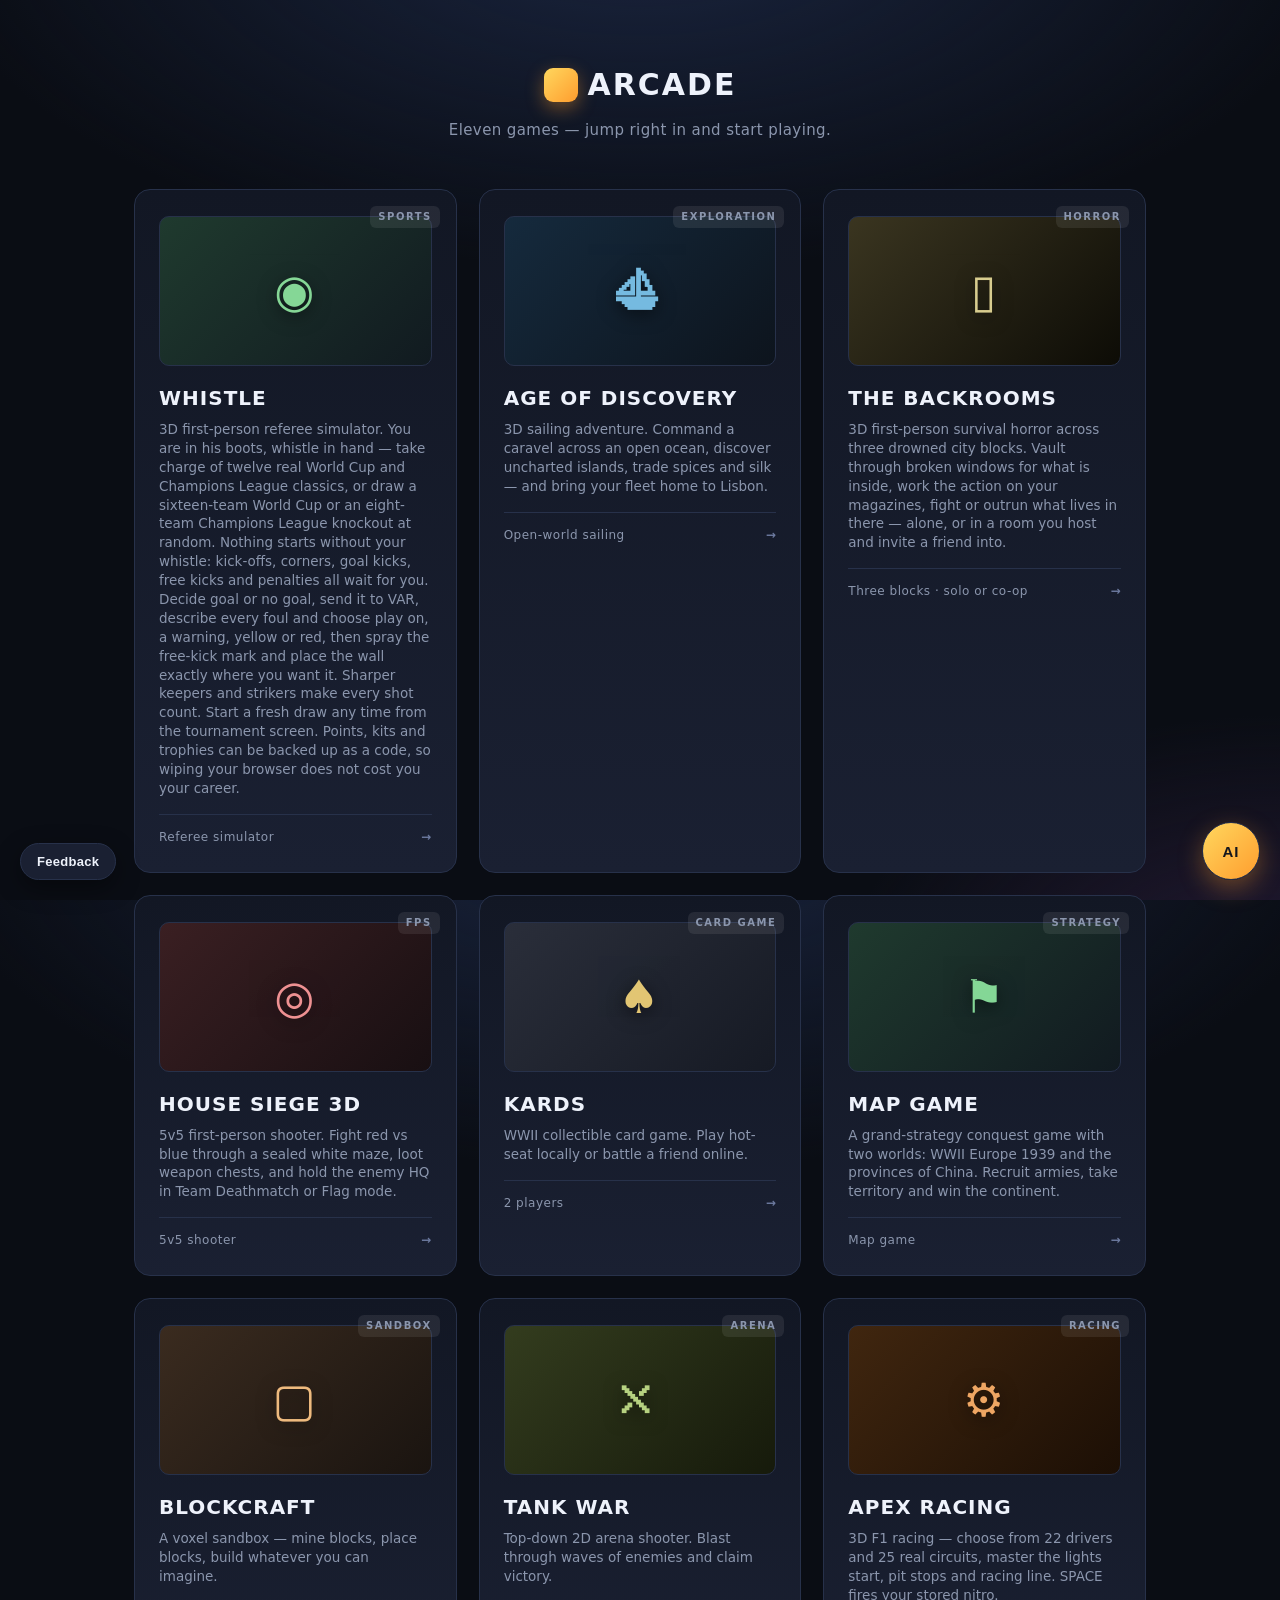
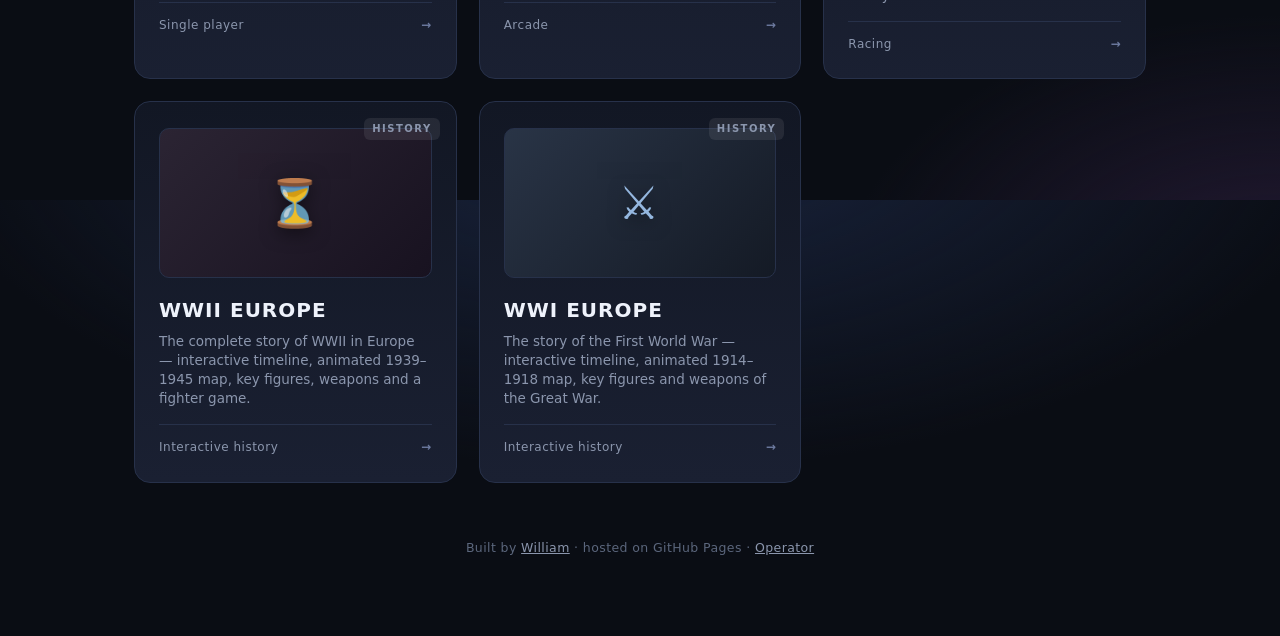
==== index.html @ a43a6f43 "Hub: keep latest upstream card copy with combined World Wars card" ====
<!DOCTYPE html>

<html lang="en">

<head>

<meta charset="utf-8">

<meta name="viewport" content="width=device-width,initial-scale=1">

<title>Arcade — William's Games</title>

<meta name="description" content="Eleven browser games in one place: a 3D referee simulator, WWII card battles, grand-strategy conquest, a voxel sandbox, a tank arena, 3D racing, survival horror, a 5v5 FPS, a sailing adventure and interactive WWI and WWII Europe timelines.">

<meta name="theme-color" content="#0a0d14">

<meta property="og:type" content="website">

<meta property="og:site_name" content="Arcade">

<meta property="og:title" content="Arcade — William's Games">

<meta property="og:description" content="Eleven browser games in one place. Jump right in and start playing.">

<meta property="og:url" content="https://williamweiyangwu.github.io/games/">

<meta name="twitter:card" content="summary">

<link rel="icon" href="favicon.svg" type="image/svg+xml">

<style>

  :root{

    --bg:#0a0d14; --panel:#121724; --panel2:#1a2032; --line:#27314a;

    --ink:#eef2fb; --dim:#8b96ad;

  }

  *{box-sizing:border-box}

  html,body{height:100%;margin:0}

  body{

    background:

      radial-gradient(1200px 600px at 50% -10%, #1a2540 0%, transparent 60%),

      radial-gradient(800px 500px at 100% 110%, #241a34 0%, transparent 55%),

      var(--bg);

    color:var(--ink);

    font:15px/1.4 "Segoe UI",Roboto,system-ui,sans-serif;

    -webkit-font-smoothing:antialiased;

  }

  .wrap{max-width:1060px;margin:0 auto;padding:64px 24px 80px}

  header{text-align:center;margin-bottom:48px}

  .logo{

    display:inline-flex;align-items:center;gap:10px;font-weight:800;

    font-size:30px;letter-spacing:2px;

  }

  .logo i{

    width:34px;height:34px;border-radius:9px;flex:none;

    background:linear-gradient(135deg,#ffd75e,#ff9d2e);

    display:inline-block;box-shadow:0 6px 18px rgba(255,157,46,.4);

  }

  header p{color:var(--dim);margin:12px 0 0;letter-spacing:.4px}

  .grid{

    display:grid;grid-template-columns:repeat(auto-fill,minmax(300px,1fr));

    gap:22px;

  }

  a.card{

    position:relative;display:block;text-decoration:none;color:inherit;

    background:linear-gradient(180deg,var(--panel),var(--panel2));

    border:1px solid var(--line);border-radius:16px;padding:26px 24px;

    overflow:hidden;transition:transform .16s ease,border-color .16s ease,box-shadow .16s ease;

  }

  a.card:hover{

    transform:translateY(-5px);border-color:#3d4c74;

    box-shadow:0 18px 40px rgba(0,0,0,.5);

  }

  .card .tag{

    position:absolute;top:16px;right:16px;font:700 10px/1.4 "Segoe UI",system-ui,sans-serif;

    letter-spacing:1.5px;padding:4px 8px;border-radius:6px;

    background:rgba(255,255,255,.08);color:var(--dim);

  }

  .card .dev{

    background:linear-gradient(135deg,#ffd75e,#ff9d2e);color:#14161d;

    box-shadow:0 4px 12px rgba(255,157,46,.35);

  }

  .card.disabled{cursor:not-allowed;opacity:.72;filter:saturate(.6)}

  .card.disabled:hover{transform:none;border-color:var(--line);box-shadow:none}

  .thumb{

    height:150px;border-radius:10px;margin-bottom:18px;position:relative;overflow:hidden;

    display:flex;align-items:center;justify-content:center;

    border:1px solid var(--line);

  }

  .thumb span{font-size:40px;font-weight:800;letter-spacing:2px;opacity:.92;text-shadow:0 4px 18px rgba(0,0,0,.5)}

  .thumb .glyph{font-size:46px;line-height:1}

  .c1{background:linear-gradient(135deg,#2a2e3a,#161a24)} .c1 span{color:#f3d47a}

  .c2{background:linear-gradient(135deg,#1f3a2e,#111a20)} .c2 span{color:#8fe6a0}

  .c3{background:linear-gradient(135deg,#3a2b1f,#1a1410)} .c3 span{color:#ffc887}

  .c4{background:linear-gradient(135deg,#152a3d,#0d141d)} .c4 span{color:#7ec8f0}

  .c5{background:linear-gradient(135deg,#3a1f22,#180f12)} .c5 span{color:#ff9d9d}

  .c6{background:linear-gradient(135deg,#2b2433,#181220)} .c6 span{color:#d8b6ff}

  .c7{background:linear-gradient(135deg,#3a3520,#0d0c06)} .c7 span{color:#e8dc9a}

  .c8{background:linear-gradient(135deg,#333c1e,#161a0b)} .c8 span{color:#c3e08a}

  .c9{background:linear-gradient(135deg,#40260f,#1c0f05)} .c9 span{color:#ffb26b}

  .c10{background:linear-gradient(135deg,#293446,#141a25)} .c10 span{color:#9fc4ee}

  .card h2{margin:0;font-size:20px;letter-spacing:1px}

  .card p{margin:8px 0 0;color:var(--dim);font-size:13.5px;min-height:38px}

  .card .meta{

    margin-top:16px;padding-top:14px;border-top:1px solid var(--line);

    display:flex;align-items:center;gap:8px;font-size:12px;color:var(--dim);letter-spacing:.5px;

  }

  .card .arrow{margin-left:auto;font-weight:800;color:#6d7ba0;transition:transform .16s}

  a.card:hover .arrow{transform:translateX(4px)}

  footer{text-align:center;color:#5b667c;font-size:12.5px;margin-top:56px;letter-spacing:.4px}

  footer a{color:#8b96ad}



  /* AI chat widget */

  #aiFAB{

    position:fixed;right:20px;bottom:20px;z-index:9999;

    width:58px;height:58px;border-radius:50%;border:1px solid var(--line);

    background:linear-gradient(135deg,#ffd75e,#ff9d2e);color:#14161d;

    font-size:15px;font-weight:800;letter-spacing:1px;cursor:pointer;

    display:flex;align-items:center;justify-content:center;

    box-shadow:0 8px 24px rgba(255,157,46,.35);transition:transform .15s ease;

  }

  #aiFAB:hover{transform:scale(1.06)}

  #aiChat{

    position:fixed;right:20px;bottom:90px;z-index:9999;

    width:min(380px,calc(100vw - 40px));height:min(560px,calc(100vh - 120px));

    background:var(--panel);border:1px solid var(--line);border-radius:16px;

    display:flex;flex-direction:column;overflow:hidden;

    box-shadow:0 20px 60px rgba(0,0,0,.6);

  }

  #aiChat.hidden{display:none}

  #aiChat .ai-head{

    display:flex;align-items:center;justify-content:space-between;

    padding:13px 16px;border-bottom:1px solid var(--line);background:var(--panel2);

  }

  #aiChat .ai-head b{font-size:15px;letter-spacing:.5px}

  #aiChat .ai-head button{background:none;border:none;color:var(--dim);font-size:22px;cursor:pointer;line-height:1;padding:0}

  #aiChat .ai-head button:hover{color:var(--ink)}

  #aiChat .ai-msgs{flex:1;overflow-y:auto;padding:16px;display:flex;flex-direction:column;gap:10px}

  #aiChat .msg{display:flex;gap:8px;max-width:100%;align-items:flex-end}

  #aiChat .msg.user{flex-direction:row-reverse}

  #aiChat .msg-ava{width:28px;height:28px;border-radius:50%;flex:none;font-size:10px;font-weight:800;display:flex;align-items:center;justify-content:center;letter-spacing:.5px}

  #aiChat .msg.bot .msg-ava{background:linear-gradient(135deg,#ffd75e,#ff9d2e);color:#14161d}

  #aiChat .msg.user .msg-ava{background:linear-gradient(135deg,#2b3a63,#1b2542);color:#cdd6ee;border:1px solid var(--line)}

  #aiChat .msg-body{display:flex;flex-direction:column;max-width:86%;min-width:0}

  #aiChat .msg.user .msg-body{align-items:flex-end}

  #aiChat .msg-bubble{padding:10px 13px;border-radius:14px;font-size:14px;line-height:1.5;white-space:pre-wrap;word-wrap:break-word;overflow-wrap:break-word}

  #aiChat .msg.bot .msg-bubble{background:var(--panel2);border:1px solid var(--line);border-bottom-left-radius:4px}

  #aiChat .msg.user .msg-bubble{background:linear-gradient(135deg,#2b3a63,#1b2542);border-bottom-right-radius:4px}

  #aiChat .msg-bubble p{margin:0 0 6px}

  #aiChat .msg-bubble p:last-child{margin-bottom:0}

  #aiChat .msg-bubble ul{margin:6px 0;padding-left:18px}

  #aiChat .msg-bubble li{margin:2px 0}

  #aiChat .msg-bubble code{background:rgba(255,255,255,.08);border-radius:4px;padding:1px 5px;font-family:ui-monospace,Consolas,monospace;font-size:12.5px}

  #aiChat .msg-bubble pre{background:var(--bg);border:1px solid var(--line);border-radius:8px;padding:10px;overflow-x:auto;margin:6px 0}

  #aiChat .msg-bubble pre code{background:none;padding:0}

  #aiChat .msg-meta{display:flex;align-items:center;gap:8px;font-size:10.5px;color:var(--dim);margin-top:4px;padding:0 2px}

  #aiChat .msg.user .msg-meta{justify-content:flex-end}

  #aiChat .msg-copy{background:none;border:none;color:var(--dim);font-size:10.5px;cursor:pointer;padding:0}

  #aiChat .msg-copy:hover{color:var(--ink)}

  #aiChat .msg.bot.typing .msg-bubble{display:flex;gap:4px;align-items:center;padding:14px 13px}

  #aiChat .msg.bot.typing i{width:6px;height:6px;border-radius:50%;background:var(--dim);animation:blink 1.2s infinite}

  #aiChat .msg.bot.typing i:nth-child(2){animation-delay:.2s}

  #aiChat .msg.bot.typing i:nth-child(3){animation-delay:.4s}

  @keyframes blink{0%,80%,100%{opacity:.25}40%{opacity:1}}

  #aiChat .ai-chips{display:flex;gap:6px;flex-wrap:wrap;padding:10px 12px 2px;border-top:1px solid var(--line);background:var(--panel2)}

  #aiChat .ai-chip{background:var(--bg);border:1px solid var(--line);color:var(--dim);border-radius:999px;padding:5px 11px;font-size:12px;cursor:pointer;font-family:inherit}

  #aiChat .ai-chip:hover{color:var(--ink);border-color:#3d4c74}

  #aiChat .ai-title{display:flex;align-items:center;gap:9px}

  #aiChat .ai-logo{width:26px;height:26px;border-radius:50%;background:linear-gradient(135deg,#ffd75e,#ff9d2e);color:#14161d;display:flex;align-items:center;justify-content:center;font-size:10px;font-weight:800}

  #aiChat .ai-head-actions{display:flex;align-items:center;gap:4px}

  #aiChat .ai-input{display:flex;gap:8px;padding:12px;border-top:1px solid var(--line)}

  #aiChat .ai-input input{

    flex:1;background:var(--bg);border:1px solid var(--line);border-radius:10px;

    color:var(--ink);padding:10px 12px;font-size:14px;outline:none;

  }

  #aiChat .ai-input input:focus{border-color:#3d4c74}

  #aiChat .ai-input button{

    background:linear-gradient(135deg,#ffd75e,#ff9d2e);color:#14161d;border:none;

    border-radius:10px;padding:0 16px;font-weight:700;cursor:pointer;font-size:14px;

  }

  #aiChat .ai-input button:disabled{opacity:.5;cursor:default}

  #aiChat .ai-note{display:block;margin-top:6px;font-size:11px;line-height:1.35;color:var(--dim)}

  #aiChat .ai-engine{

    padding:8px 12px;border-bottom:1px solid var(--line);background:var(--bg);

    font-size:11.5px;color:var(--dim);display:flex;flex-direction:column;gap:6px;

  }

  #aiChat .ai-engine-line{display:flex;align-items:center;gap:8px}

  #aiChat .ai-engine .dot{width:7px;height:7px;border-radius:50%;background:#e0a64a;flex:0 0 auto}

  #aiChat .ai-engine.ready .dot{background:#4ad07a}

  #aiChat .ai-engine button{

    margin-left:auto;background:none;border:1px solid var(--line);color:var(--ink);

    border-radius:999px;padding:3px 10px;font-size:11px;cursor:pointer;white-space:nowrap;

  }

  #aiChat .ai-engine button:hover{border-color:#3d4c74}

  #aiChat .ai-engine button:disabled{opacity:.55;cursor:default}

  #aiChat .ai-progress{height:3px;border-radius:2px;background:var(--line);overflow:hidden;display:none}

  #aiChat .ai-progress.on{display:block}

  #aiChat .ai-progress i{display:block;height:100%;width:0;background:linear-gradient(90deg,#ffd75e,#ff9d2e)}

  #aiChat .ai-cta{

    display:inline-block;margin-top:8px;background:linear-gradient(135deg,#ffd75e,#ff9d2e);

    color:#14161d;border:none;border-radius:8px;padding:7px 12px;font-size:12.5px;

    font-weight:700;cursor:pointer;

  }

  #aiChat .ai-cta:disabled{opacity:.6;cursor:default}



  /* feedback + operator */

  #fbBtn{

    position:fixed;left:20px;bottom:20px;z-index:9998;

    background:var(--panel2);border:1px solid var(--line);color:var(--ink);

    border-radius:999px;padding:10px 16px;font-size:13px;font-weight:600;letter-spacing:.3px;

    cursor:pointer;box-shadow:0 8px 24px rgba(0,0,0,.4);transition:border-color .15s ease;

  }

  #fbBtn:hover{border-color:#3d4c74}

  .overlay{

    position:fixed;inset:0;z-index:10000;background:rgba(5,8,14,.72);

    backdrop-filter:blur(4px);display:flex;align-items:center;justify-content:center;padding:20px;

  }

  .overlay.hidden{display:none}

  .dialog{

    width:min(420px,100%);max-height:min(84vh,640px);background:var(--panel);

    border:1px solid var(--line);border-radius:16px;overflow:hidden;

    display:flex;flex-direction:column;box-shadow:0 24px 70px rgba(0,0,0,.6);

  }

  .dialog-head{

    display:flex;align-items:center;justify-content:space-between;

    padding:14px 18px;border-bottom:1px solid var(--line);background:var(--panel2);

  }

  .dialog-head b{font-size:15px;letter-spacing:.5px}

  .dialog-x{background:none;border:none;color:var(--dim);font-size:22px;cursor:pointer;line-height:1;padding:0}

  .dialog-x:hover{color:var(--ink)}

  .dialog-body{padding:18px;overflow-y:auto;flex:1;min-height:0;display:flex;flex-direction:column;gap:10px}

  .fb-label{font-size:12px;color:var(--dim);letter-spacing:.5px;margin-bottom:-4px}

  .dialog-body input[type=text],.dialog-body input[type=password],.dialog-body textarea{

    width:100%;background:var(--bg);border:1px solid var(--line);border-radius:10px;

    color:var(--ink);padding:10px 12px;font-size:14px;outline:none;font-family:inherit;resize:vertical;

  }

  .dialog-body input:focus,.dialog-body textarea:focus{border-color:#3d4c74}

  .fb-stars{display:flex;gap:2px}

  .fb-stars button{background:none;border:none;color:#3a4560;font-size:26px;cursor:pointer;padding:0;line-height:1}

  .fb-stars button.on{color:#ffd75e}

  .fb-actions{display:flex;align-items:center;justify-content:flex-end;gap:8px;margin-top:6px}

  .fb-ok{font-size:12.5px;color:#4ad07a;margin-right:auto}

  .btn-primary{

    background:linear-gradient(135deg,#ffd75e,#ff9d2e);color:#14161d;border:none;

    border-radius:10px;padding:9px 18px;font-weight:700;cursor:pointer;font-size:14px;

  }

  .btn-ghost{

    background:var(--panel2);border:1px solid var(--line);color:var(--ink);

    border-radius:10px;padding:8px 14px;font-weight:600;cursor:pointer;font-size:13px;

  }

  .btn-ghost:hover{border-color:#3d4c74}

  .btn-ghost.danger{color:#ff9d9d;border-color:#4a2530}

  .op-err{font-size:12.5px;color:#ff9d9d;min-height:16px}

  #fbView,.op-login,.op-panel{display:flex;flex-direction:column;flex:1;min-height:0}

  #fbView.hidden,.op-login.hidden,.op-panel.hidden{display:none}

  .fb-switch{margin-top:14px;padding-top:14px;border-top:1px solid var(--line);text-align:center;font-size:12.5px;color:var(--dim)}

  .fb-switch a,.fb-back{color:#ffd75e;text-decoration:none;cursor:pointer;font-size:12.5px}

  .fb-switch a:hover,.fb-back:hover{text-decoration:underline}

  .fb-back{margin-right:auto}

  .op-list{display:flex;flex-direction:column;gap:10px}

  .op-item{background:var(--panel2);border:1px solid var(--line);border-radius:10px;padding:12px 14px}

  .op-item .t{font-size:14px;line-height:1.45;white-space:pre-wrap;word-wrap:break-word}

  .op-item .m{font-size:11.5px;color:var(--dim);margin-top:8px}

  .op-empty{color:var(--dim);text-align:center;padding:26px 0;font-size:14px}

</style>

</head>

<body>

<div class="wrap">

  <header>

    <div class="logo"><i></i>ARCADE</div>

    <p>Eleven games — jump right in and start playing.</p>

  </header>

  <div class="grid">

    <a class="card" href="referee-3d/">

      <div class="thumb c2"><span class="glyph">&#9673;</span></div>

      <span class="tag">SPORTS</span>

      <h2>WHISTLE</h2>

      <p>3D first-person referee simulator. You are in his boots, whistle in hand — take charge of twelve real World Cup and Champions League classics, or draw a sixteen-team World Cup or an eight-team Champions League knockout at random. Nothing starts without your whistle: kick-offs, corners, goal kicks, free kicks and penalties all wait for you. Decide goal or no goal, send it to VAR, describe every foul and choose play on, a warning, yellow or red, then spray the free-kick mark and place the wall exactly where you want it. Sharper keepers and strikers make every shot count. Start a fresh draw any time from the tournament screen. Points, kits and trophies can be backed up as a code, so wiping your browser does not cost you your career.</p>

      <div class="meta">Referee simulator <span class="arrow">&#8594;</span></div>

    </a>



    <a class="card" href="age-of-discovery/">

      <div class="thumb c4"><span class="glyph">&#9973;&#xFE0E;</span></div>

      <span class="tag">EXPLORATION</span>

      <h2>AGE OF DISCOVERY</h2>

      <p>3D sailing adventure. Command a caravel across an open ocean, discover uncharted islands, trade spices and silk — and bring your fleet home to Lisbon.</p>

      <div class="meta">Open-world sailing <span class="arrow">&#8594;</span></div>

    </a>



    <a class="card" href="backrooms/">

      <div class="thumb c7"><span class="glyph">&#9647;</span></div>

      <span class="tag">HORROR</span>

      <h2>THE BACKROOMS</h2>

      <p>3D first-person survival horror across three drowned city blocks. Vault through broken windows for what is inside, work the action on your magazines, fight or outrun what lives in there — alone, or in a room you host and invite a friend into.</p>

      <div class="meta">Three blocks · solo or co-op <span class="arrow">&#8594;</span></div>

    </a>



    <a class="card" href="house-siege-3d/">

      <div class="thumb c5"><span class="glyph">&#9678;</span></div>

      <span class="tag">FPS</span>

      <h2>HOUSE SIEGE 3D</h2>

      <p>5v5 first-person shooter. Fight red vs blue through a sealed white maze, loot weapon chests, and hold the enemy HQ in Team Deathmatch or Flag mode.</p>

      <div class="meta">5v5 shooter <span class="arrow">&#8594;</span></div>

    </a>



    

    <a class="card" href="kards/">

      <div class="thumb c1"><span class="glyph">&#9824;</span></div>

      <span class="tag">CARD GAME</span>

      <h2>KARDS</h2>

      <p>WWII collectible card game. Play hot-seat locally or battle a friend online.</p>

      <div class="meta">2 players <span class="arrow">&#8594;</span></div>

    </a>



    <a class="card" href="map-game/">

      <div class="thumb c2"><span class="glyph">&#9873;</span></div>

      <span class="tag">STRATEGY</span>

      <h2>MAP GAME</h2>

      <p>A grand-strategy conquest game with two worlds: WWII Europe 1939 and the provinces of China. Recruit armies, take territory and win the continent.</p>

      <div class="meta">Map game <span class="arrow">&#8594;</span></div>

    </a>



    <a class="card" href="minecraft/">

      <div class="thumb c3"><span class="glyph">&#9634;</span></div>

      <span class="tag">SANDBOX</span>

      <h2>BLOCKCRAFT</h2>

      <p>A voxel sandbox — mine blocks, place blocks, build whatever you can imagine.</p>

      <div class="meta">Single player <span class="arrow">&#8594;</span></div>

    </a>



    <a class="card" href="tank/">

      <div class="thumb c8"><span class="glyph">&#9932;</span></div>

      <span class="tag">ARENA</span>

      <h2>TANK WAR</h2>

      <p>Top-down 2D arena shooter. Blast through waves of enemies and claim victory.</p>

      <div class="meta">Arcade <span class="arrow">&#8594;</span></div>

    </a>



    <a class="card" href="race-car/">

      <div class="thumb c9"><span class="glyph">&#9881;</span></div>

      <span class="tag">RACING</span>

      <h2>APEX RACING</h2>

      <p>3D F1 racing — choose from 22 drivers and 25 real circuits, master the lights start, pit stops and racing line. SPACE fires your stored nitro.</p>

      <div class="meta">Racing <span class="arrow">&#8594;</span></div>

    </a>



    <a class="card" href="ww2-europe/">

      <div class="thumb c6"><span class="glyph">&#9203;</span></div>

      <span class="tag">HISTORY</span>

      <h2>WWII EUROPE</h2>

      <p>The complete story of WWII in Europe — interactive timeline, animated 1939–1945 map, key figures, weapons and a fighter game.</p>

      <div class="meta">Interactive history <span class="arrow">&#8594;</span></div>

    </a>



    <a class="card" href="ww1-europe/">

      <div class="thumb c10"><span class="glyph">&#9876;</span></div>

      <span class="tag">HISTORY</span>

      <h2>WWI EUROPE</h2>

      <p>The story of the First World War — interactive timeline, animated 1914–1918 map, key figures and weapons of the Great War.</p>

      <div class="meta">Interactive history <span class="arrow">&#8594;</span></div>

    </a>

  </div>



  <footer>

    Built by <a href="https://github.com/williamweiyangwu">William</a> &middot; hosted on GitHub Pages &middot; <a href="#" id="opLink">Operator</a>

  </footer>

</div>



<button id="aiFAB" aria-label="Open AI assistant">AI</button>

<div id="aiChat" class="hidden">

  <div class="ai-head">

    <div class="ai-title">

      <span class="ai-logo">AI</span>

      <b>AI Assistant</b>

    </div>

    <div class="ai-head-actions">

      <button id="aiClear" type="button" aria-label="Clear chat" title="Clear chat">&#8635;</button>

      <button id="aiClose" aria-label="Close">&#215;</button>

    </div>

  </div>

  <div class="ai-engine" id="aiEngine">

    <div class="ai-engine-line">

      <span class="dot"></span>

      <span id="aiEngineText">Quick AI &middot; free &middot; no key</span>

      <button id="aiEngineBtn" type="button">Unlimited AI</button>

    </div>

    <div class="ai-progress"><i id="aiProgress"></i></div>

  </div>

  <div class="ai-chips" id="aiChips"></div>

  <div class="ai-msgs" id="aiMsgs"></div>

  <div class="ai-input">

    <input id="aiInput" type="text" placeholder="Ask me anything…" autocomplete="off">

    <button id="aiSend">Send</button>

  </div>

</div>



<button id="fbBtn" type="button" aria-label="Send feedback">Feedback</button>



<div id="fbOverlay" class="overlay hidden">

  <div class="dialog">

    <div id="fbView">

      <div class="dialog-head">

        <b>Send feedback</b>

        <button id="fbClose" class="dialog-x" aria-label="Close">&#215;</button>

      </div>

      <div class="dialog-body">

        <label class="fb-label" for="fbName">Your name (optional)</label>

        <input id="fbName" type="text" placeholder="Anonymous" autocomplete="off">

        <label class="fb-label">How was your visit?</label>

        <div id="fbStars" class="fb-stars" aria-label="Rating">

          <button type="button" data-v="1">&#9733;</button>

          <button type="button" data-v="2">&#9733;</button>

          <button type="button" data-v="3">&#9733;</button>

          <button type="button" data-v="4">&#9733;</button>

          <button type="button" data-v="5">&#9733;</button>

        </div>

        <label class="fb-label" for="fbText">Your message</label>

        <textarea id="fbText" rows="4" placeholder="Tell William what you think…"></textarea>

        <div class="fb-actions">

          <span id="fbOk" class="fb-ok"></span>

          <button id="fbSend" type="button" class="btn-primary">Send</button>

        </div>

        <div class="fb-switch">Are you the owner? <a href="#" id="opLinkBox">Operator access</a></div>

      </div>

    </div>

    <div id="opLogin" class="op-login hidden">

      <div class="dialog-head">

        <b>Operator access</b>

        <button id="opClose1" class="dialog-x" aria-label="Close">&#215;</button>

      </div>

      <div class="dialog-body">

        <label class="fb-label" for="opPass">Password</label>

        <input id="opPass" type="password" placeholder="Enter password" autocomplete="off">

        <div id="opErr" class="op-err"></div>

        <div class="fb-actions">

          <a href="#" id="opBack1" class="fb-back">&#8592; Back to feedback</a>

          <button id="opGo" type="button" class="btn-primary">Unlock</button>

        </div>

      </div>

    </div>

    <div id="opPanel" class="op-panel hidden">

      <div class="dialog-head">

        <b>Feedback</b>

        <button id="opClose2" class="dialog-x" aria-label="Close">&#215;</button>

      </div>

      <div class="dialog-body">

        <div id="opList" class="op-list"></div>

        <div class="fb-actions">

          <a href="#" id="opBack2" class="fb-back">&#8592; Back to feedback</a>

          <button id="opExport" type="button" class="btn-ghost">Copy JSON</button>

          <button id="opClear" type="button" class="btn-ghost danger">Delete all</button>

        </div>

      </div>

    </div>

  </div>

</div>



<script>

(function () {

  /* -----------------------------------------------------------------

     AI assistant — NO API key, no sign-in, no 45-second wall.



     Two free public providers answer first (usually in a few seconds).

     When they are rate limited, a small language model that runs inside

     this page takes over, so chat keeps working with no limit at all.

     That model downloads once (about 460 MB) and is then cached by the

     browser, so it only costs time the first time.



     Optional: set GEMINI_KEY to switch everything to Google Gemini.

     ----------------------------------------------------------------- */

  var GEMINI_KEY = "";                     // optional, leave empty for free mode

  var GEMINI_MODEL = "gemini-2.0-flash";



  var PROVIDERS = [

    { url: "https://text.pollinations.ai/openai", model: "openai", fallbackWait: 45, maxCool: 45, timeout: 15000 },

    { url: "https://api.llm7.io/v1/chat/completions", model: "gpt-oss:20b", fallbackWait: 5, maxCool: 8, timeout: 20000 }

  ];



  // In-browser engine (transformers.js). The model files are served by

  // ModelScope, which allows cross-origin reads from this site.

  var LOCAL = {

    repo: "Xenova/LaMini-Flan-T5-248M",

    task: "text2text-generation",

    cdn: "https://cdn.jsdelivr.net/npm/@huggingface/transformers@3.5.2",

    host: "https://modelscope.cn/models/",

    tpl: "{model}/resolve/master/",

    files: [

      { name: "encoder_model_quantized.onnx", path: "onnx/encoder_model_quantized.onnx", bytes: 110502358 },

      { name: "decoder_model_merged_quantized.onnx", path: "onnx/decoder_model_merged_quantized.onnx", bytes: 164739632 }

    ],

    size: "270 MB"

  };

  LOCAL.total = LOCAL.files[0].bytes + LOCAL.files[1].bytes;

  var SYSTEM = "You are a friendly, concise assistant embedded on the Arcade page of William's games website. " +

    "The site hosts eleven free browser games: WHISTLE (3D referee simulator), Age of Discovery (3D sailing and " +

    "exploration), The Backrooms (first-person survival horror), House Siege 3D (5v5 FPS), KARDS (WWII card " +

    "battles), Map Game (grand-strategy conquest), Blockcraft (voxel sandbox), Tank War (multiplayer tank arena), " +

    "Apex Racing (3D racing), WWII Europe (interactive WWII timeline, map and fighter game) and WWI Europe " +

    "(interactive WWI timeline and map). You may answer questions about " +

    "the games or anything else. Reply in plain text. You may use **bold** for emphasis and simple - bullet " +

    "lists when useful, but no headings, tables, code fences or links. Keep it to at most three short sentences " +

    "unless the user explicitly asks for more detail.";



  var KB = [

    { keys: ["tank war"], answer: "Tank War is a multiplayer 3D tank arena. Open it from the hub card, then drive with WASD, aim with the mouse and fire with the left button. You can host or join a room to play with a friend." },

    { keys: ["apex racing", "race-car", "racing", "race car"], answer: "Apex Racing is a 3D F1 game with 25 real circuits and 22 drivers. Use the arrow keys or WASD to drive, SPACE for nitro. You can race against a friend in the same room." },

    { keys: ["backrooms"], answer: "The Backrooms is a first-person survival horror walk through endless corridors. Move with WASD and look with the mouse; your goal is to find the way out." },

    { keys: ["kards", "card game", "deck"], answer: "KARDS is a WWII-themed card battle game. Build a deck for a nation, spend Kredits to play units and orders, and destroy the enemy headquarters." },

    { keys: ["map game", "strategy", "conquest"], answer: "Map Game is a grand-strategy conquest game: pick a nation, manage your army and economy, then expand across the map." },

    { keys: ["blockcraft", "minecraft", "voxel", "sandbox"], answer: "Blockcraft is a voxel sandbox: break and place blocks to build whatever you like. Move with WASD, jump with Space, and click to mine or place." },

    { keys: ["wwii", "ww2", "world war", "hitler", "stalingrad"], answer: "WWII Europe is an interactive history page: a timeline, a map of territorial control that changes over time, key figures, weapons and a Plane Wars-style fighter game. Open its card on the hub to explore it." },

    { keys: ["wwi", "ww1", "world war i", "great war", "armistice", "trench"], answer: "WWI Europe is an interactive history page covering 1914–1918: a timeline, an animated map of the Central Powers and Entente, key figures and weapons of the Great War. Open its card on the hub to explore it." },

    { keys: ["age of discovery", "sailing", "sail", "exploration"], answer: "Age of Discovery is a 3D sailing and exploration game: captain a ship, discover new lands and trade along the way." },

    { keys: ["house siege", "white maze", "5v5", "shooter", "fps"], answer: "House Siege 3D is a fast 5v5 first-person shooter. Move with WASD, aim with the mouse, fire with the left button and use the keyboard to switch or reload weapons." },

    { keys: ["whistle", "referee", "football", "soccer"], answer: "WHISTLE is a 3D first-person referee simulator. Pick a classic or draw a tournament at random; nothing starts without your whistle. Decide goals with VAR, describe fouls and choose the sanction, place the free-kick wall yourself, and start a fresh draw any time from the tournament screen." },

    { keys: ["how many games", "list of games", "which games", "all games"], answer: "There are eleven games: WHISTLE, Age of Discovery, The Backrooms, House Siege 3D, KARDS, Map Game, Blockcraft, Tank War, Apex Racing, WWII Europe and WWI Europe. Each card on this page opens one." },

    { keys: ["who made", "who built", "creator", "william"], answer: "This arcade is William's collection of browser games — all free, all playable in the browser with no install." }

  ];



  var CHAT_KEY = "arcade_chat_v1";

  var chatLog = [];                        // saved conversation (survives reload)

  var restoring = false;                   // true while replaying saved messages

  function chatLoad() {

    try {

      var raw = localStorage.getItem(CHAT_KEY);

      var arr = raw ? JSON.parse(raw) : [];

      if (!Array.isArray(arr)) return [];

      return arr.filter(function (e) { return e && typeof e.text === "string" && e.text.trim(); });

    } catch (e) { return []; }

  }

  function chatSave() {

    try { localStorage.setItem(CHAT_KEY, JSON.stringify(chatLog)); }

    catch (e) {}

  }



  var history = [];

  var cache = {};

  var queued = [];

  var busy = false;

  var cool = {};                           // provider url -> timestamp it is usable again



  var localState = "off";                  // off | loading | ready | error

  var localGen = null;

  var localModule = null;

  var localPct = 0;

  var localErr = "";

  var waitingLocal = null;                 // question held until the in-browser model is ready



  var fab = document.getElementById("aiFAB");

  var chat = document.getElementById("aiChat");

  var msgs = document.getElementById("aiMsgs");

  var input = document.getElementById("aiInput");

  var send = document.getElementById("aiSend");

  var close = document.getElementById("aiClose");

  var engineEl = document.getElementById("aiEngine");

  var engineText = document.getElementById("aiEngineText");

  var engineBtn = document.getElementById("aiEngineBtn");

  var engineBar = document.getElementById("aiProgress");



  function timeNow(ts) {

    var d = ts ? new Date(ts) : new Date();

    var h = d.getHours(), m = d.getMinutes();

    return (h < 10 ? "0" + h : h) + ":" + (m < 10 ? "0" + m : m);

  }



  function escapeHtml(s) {

    return String(s).replace(/&/g, "&amp;").replace(/</g, "&lt;").replace(/>/g, "&gt;");

  }



  // small, safe markdown-lite renderer (bold, italic, code, lists)

  function renderMd(text) {

    var t = escapeHtml(text);

    t = t.replace(/```([\s\S]*?)```/g, function (m, c) { return "<pre><code>" + c.trim() + "</code></pre>"; });

    t = t.replace(/`([^`\n]+)`/g, "<code>$1</code>");

    t = t.replace(/\*\*([^*\n]+)\*\*/g, "<strong>$1</strong>");

    t = t.replace(/(^|[^*])\*([^*\n]+)\*(?!\*)/g, "$1<em>$2</em>");

    var lines = t.split("\n");

    var html = [];

    var inList = false;

    function closeList() { if (inList) { html.push("</ul>"); inList = false; } }

    for (var i = 0; i < lines.length; i++) {

      var line = lines[i];

      var m = line.match(/^\s*[-*]\s+(.*)$/);

      if (m) {

        if (!inList) { html.push("<ul>"); inList = true; }

        html.push("<li>" + m[1] + "</li>");

      } else {

        closeList();

        if (line === "") html.push(""); else html.push("<p>" + line + "</p>");

      }

    }

    closeList();

    return html.join("\n");

  }



  function newBubble(role) {

    var row = document.createElement("div");

    row.className = "msg " + (role === "user" ? "user" : "bot");

    var ava = document.createElement("div");

    ava.className = "msg-ava";

    ava.textContent = role === "user" ? "You" : "AI";

    var body = document.createElement("div");

    body.className = "msg-body";

    var bubble = document.createElement("div");

    bubble.className = "msg-bubble";

    body.appendChild(bubble);

    row.appendChild(ava);

    row.appendChild(body);

    msgs.appendChild(row);

    return row;

  }



  function copyText(text, btn) {

    function ok() { if (btn) { btn.textContent = "Copied"; setTimeout(function () { btn.textContent = "Copy"; }, 1400); } }

    function fallback() {

      var ta = document.createElement("textarea");

      ta.value = text; ta.style.position = "fixed"; ta.style.opacity = "0";

      document.body.appendChild(ta); ta.focus(); ta.select();

      try { document.execCommand("copy"); ok(); } catch (e) {}

      document.body.removeChild(ta);

    }

    try {

      if (navigator.clipboard && navigator.clipboard.writeText) {

        navigator.clipboard.writeText(text).then(ok, fallback);

      } else fallback();

    } catch (e) { fallback(); }

  }



  function finalizeBubble(row, role, rawText, note, ts) {

    var stamp = ts || Date.now();

    var body = row.querySelector(".msg-body");

    body.querySelector(".msg-bubble").innerHTML = renderMd(rawText);

    var meta = document.createElement("div");

    meta.className = "msg-meta";

    var label = document.createElement("span");

    label.textContent = (role === "user" ? "You" : "AI") + " · " + timeNow(stamp);

    meta.appendChild(label);

    if (role === "bot") {

      var c = document.createElement("button");

      c.type = "button";

      c.className = "msg-copy";

      c.textContent = "Copy";

      c.addEventListener("click", function () { copyText(rawText, c); });

      meta.appendChild(c);

    }

    body.appendChild(meta);

    if (note) {

      var n = document.createElement("div");

      n.className = "ai-note";

      n.textContent = note;

      body.appendChild(n);

    }

    msgs.scrollTop = msgs.scrollHeight;

    if (!restoring) {

      chatLog.push({ role: role, text: rawText, note: note || "", ts: stamp });

      if (chatLog.length > 100) chatLog = chatLog.slice(-100);

      chatSave();

    }

    return row;

  }



  function addMsg(role, text, note, ts) {

    var row = newBubble(role);

    row.querySelector(".msg-bubble").textContent = text;

    return finalizeBubble(row, role, text, note, ts);

  }



  // reveal a full answer word by word so it feels like it is being typed

  function typewriter(bubble, text, onDone) {

    var words = String(text).split(/(\s+)/);

    var i = 0;

    function step() {

      if (i >= words.length) { if (onDone) onDone(); return; }

      bubble.textContent += words[i++];

      msgs.scrollTop = msgs.scrollHeight;

      setTimeout(step, 18);

    }

    step();

  }



  function setTyping(text) {

    var t = document.getElementById("aiTyping");

    if (text === null || text === undefined) { if (t) t.remove(); return; }

    if (!t) {

      t = document.createElement("div");

      t.id = "aiTyping";

      t.className = "msg bot typing";

      t.innerHTML = '<div class="msg-ava">AI</div><div class="msg-body"><div class="msg-bubble"><i></i><i></i><i></i></div><div class="ai-note"></div></div>';

      msgs.appendChild(t);

    }

    var note = t.querySelector(".ai-note");

    if (note) {

      note.textContent = (text === "Thinking…" || text === "Thinking locally…") ? "" : text;

    }

    msgs.scrollTop = msgs.scrollHeight;

  }



  function attempt(url, options, ms) {

    var ctrl = window.AbortController ? new AbortController() : null;

    if (ctrl) options.signal = ctrl.signal;

    var timer = null;

    var req = fetch(url, options);

    return new Promise(function (resolve, reject) {

      timer = setTimeout(function () {

        if (ctrl) { try { ctrl.abort(); } catch (e) {} }

        reject(new Error("timeout"));

      }, ms);

      req.then(function (v) { clearTimeout(timer); resolve(v); },

               function (e) { clearTimeout(timer); reject(e); });

    });

  }



  function parseWait(text, fallback) {

    var wait = fallback;

    try {

      var j = JSON.parse(text);

      if (j.retry_after) wait = +j.retry_after;

      else if (j.error && j.error.retry_after) wait = +j.error.retry_after;

      var m = /retry after\s+(\d+)/i.exec((j.error && j.error.message) || j.message || "");

      if (m) wait = +m[1];

    } catch (e) {

      var m2 = /wait\s+(\d+)/i.exec(text) || /after\s+(\d+)\s*s/i.exec(text) || /(\d+)\s*seconds/i.exec(text);

      if (m2) wait = +m2[1];

    }

    return Math.max(1, Math.min(90, wait));

  }



  function askProvider(prov, messages) {

    var now = Date.now();

    if (cool[prov.url] && cool[prov.url] > now) {

      var e0 = new Error("cooling");

      e0.code = "LIMIT";

      e0.retryAfter = Math.ceil((cool[prov.url] - now) / 1000);

      return Promise.reject(e0);

    }

    return attempt(prov.url, {

      method: "POST",

      headers: { "Content-Type": "application/json" },

      body: JSON.stringify({ model: prov.model, messages: messages, referrer: location.hostname || "local" })

    }, prov.timeout || 15000).then(function (res) {

      return res.text().then(function (txt) {

        if (!res.ok) {

          var e = new Error("http " + res.status);

          e.status = res.status;

          if (res.status === 402 || res.status === 429) {

            e.code = "LIMIT";

            e.retryAfter = Math.min(parseWait(txt, prov.fallbackWait), prov.maxCool || 45);

            cool[prov.url] = Date.now() + e.retryAfter * 1000;

          }

          throw e;

        }

        var data = null;

        try { data = JSON.parse(txt); } catch (e2) {}

        if (!data) return String(txt || "").trim();

        var m = data.choices && data.choices[0] && data.choices[0].message;

        return String((m && m.content) || "").trim();

      });

    });

  }



  // optional engine: Google Gemini, used only when a key is pasted above

  function askGemini(messages) {

    var sys = messages[0].content;

    var contents = messages.slice(1).map(function (m) {

      return { role: m.role === "user" ? "user" : "model", parts: [{ text: m.content }] };

    });

    return attempt("https://generativelanguage.googleapis.com/v1beta/models/" + GEMINI_MODEL +

      ":generateContent?key=" + encodeURIComponent(GEMINI_KEY), {

        method: "POST",

        headers: { "Content-Type": "application/json" },

        body: JSON.stringify({ contents: contents, systemInstruction: { parts: [{ text: sys }] } })

      }, 30000)

      .then(function (res) { return res.json().then(function (d) { return { ok: res.ok, d: d }; }); })

      .then(function (r) {

        if (!r.ok) throw new Error((r.d.error && r.d.error.message) || "Gemini error");

        var parts = (r.d.candidates && r.d.candidates[0] && r.d.candidates[0].content &&

                     r.d.candidates[0].content.parts) || [];

        return parts.map(function (p) { return p.text; }).join("").trim();

      });

  }



  // try each provider in turn; one being rate limited is simply skipped

  function askChain(messages, i) {

    i = i || 0;

    return askProvider(PROVIDERS[i], messages).catch(function (e) {

      if (i + 1 < PROVIDERS.length) return askChain(messages, i + 1);

      throw e;

    });

  }



  function askCloud(messages) {

    return GEMINI_KEY ? askGemini(messages) : askChain(messages, 0);

  }



  /* -------------------- in-browser unlimited engine -------------------- */



  // The offline model is ~270 MB in two files. Those are too big for the

  // browser's own cache (it rejects large entries), so they are stored once

  // in the Origin Private File System and streamed from there afterwards.

  var opfsRoot = null;

  var modelFetchReady = false;

  var localStarting = false;



  function modelURL(path) {

    return LOCAL.host + LOCAL.repo + "/resolve/master/" + path;

  }



  function getRoot() {

    if (opfsRoot) return Promise.resolve(opfsRoot);

    if (!navigator.storage || !navigator.storage.getDirectory) {

      return Promise.reject(new Error("this browser has no private file storage"));

    }

    return navigator.storage.getDirectory().then(function (root) {

      opfsRoot = root;

      return root;

    });

  }



  function handleFor(name) {

    return getRoot().then(function (root) {

      return root.getFileHandle("arcade-" + name, { create: true });

    });

  }



  function readChunk(reader, ms) {

    return new Promise(function (resolve, reject) {

      var done = false;

      var timer = setTimeout(function () {

        if (done) return;

        done = true;

        try { reader.cancel(); } catch (e) {}

        reject(new Error("stalled"));

      }, ms);

      reader.read().then(function (r) {

        if (done) return;

        done = true;

        clearTimeout(timer);

        resolve(r);

      }, function (e) {

        if (done) return;

        done = true;

        clearTimeout(timer);

        reject(e);

      });

    });

  }



  // Download to memory first, then store the finished file in one write.

  // (Writing small pieces straight into a large file makes the browser copy

  // the whole file on every re-open, which stalls badly at this size.)

  function downloadFile(f, onProgress) {

    var parts = [];

    var have = 0;

    var tries = 0;



    function attempt() {

      tries++;

      var headers = have ? { Range: "bytes=" + have + "-" } : {};

      var ctl = window.AbortController ? new AbortController() : null;

      var slow = setTimeout(function () { if (ctl) ctl.abort(); }, 45000);

      return fetch(modelURL(f.path), { headers: headers, signal: ctl ? ctl.signal : undefined })

        .then(function (res) {

          clearTimeout(slow);

          // server ignored the resume point, so start this file again

          if (have && res.status !== 206) {

            try { if (res.body) res.body.cancel(); } catch (e) {}

            parts = [];

            have = 0;

            throw new Error("restart");

          }

          if (!res.ok && res.status !== 206) throw new Error("http " + res.status);

          var reader = res.body.getReader();

          function pump() {

            return readChunk(reader, 45000).then(function (r) {

              if (r.done) return;

              parts.push(r.value);

              have += r.value.length;

              onProgress(have);

              return pump();

            });

          }

          return pump().catch(function (e) {

            try { reader.cancel(); } catch (e2) {}

            throw e;

          });

        }, function (e) {

          clearTimeout(slow);

          throw e;

        })

        .catch(function (e) {

          if (tries >= 12) throw e;

          return attempt();

        });

    }



    return attempt().then(function () {

      if (have !== f.bytes) throw new Error("incomplete download");

      return new Blob(parts);

    });

  }



  function storeFile(f, blob, onProgress) {

    return getRoot().then(function (root) {

      return root.removeEntry("arcade-" + f.name).catch(function () {});

    }).then(function () {

      return handleFor(f.name);

    }).then(function (fh) {

      return fh.createWritable();

    }).then(function (w) {

      return w.write(blob).then(function () {

        return w.close();

      });

    }).then(function () {

      return handleFor(f.name);

    }).then(function (fh) {

      return fh.getFile();

    }).then(function (file) {

      if (file.size !== f.bytes) throw new Error("incomplete file");

      onProgress(f.bytes);

    });

  }



  function ensureOne(f, onProgress) {

    return handleFor(f.name).then(function (fh) {

      return fh.getFile();

    }).then(function (file) {

      if (file.size === f.bytes) { onProgress(f.bytes); return; }

      onProgress(0);

      return downloadFile(f, onProgress).then(function (blob) {

        return storeFile(f, blob, onProgress);

      });

    });

  }



  function ensureModel(onProgress) {

    var done = 0;

    function step(i) {

      if (i >= LOCAL.files.length) { onProgress(LOCAL.total); return Promise.resolve(); }

      var f = LOCAL.files[i];

      return ensureOne(f, function (loaded) {

        onProgress(Math.min(LOCAL.total, done + loaded));

      }).then(function () {

        done += f.bytes;

        return step(i + 1);

      });

    }

    return step(0);

  }



  // Answer transformers.js from the stored files instead of the network.

  function serveModel() {

    if (modelFetchReady) return;

    modelFetchReady = true;

    var original = window.fetch.bind(window);

    var prefix = LOCAL.host + LOCAL.repo + "/resolve/master/";

    var names = {};

    for (var i = 0; i < LOCAL.files.length; i++) names[LOCAL.files[i].path] = LOCAL.files[i].name;



    window.fetch = function (input, init) {

      var url = typeof input === "string" ? input : (input && input.url) || "";

      if (url.indexOf(prefix) === 0 && names[url.slice(prefix.length)]) {

        return handleFor(names[url.slice(prefix.length)]).then(function (fh) {

          return fh.getFile();

        }).then(function (file) {

          return new Response(file.stream(), {

            status: 200,

            headers: {

              "Content-Type": "application/octet-stream",

              "Content-Length": String(file.size)

            }

          });

        });

      }

      return original(input, init);

    };

  }



  function updateEngine() {

    if (!engineEl) return;

    if (localState === "ready") {

      engineEl.className = "ai-engine ready";

      if (engineText) engineText.textContent = "Unlimited AI ready — runs in this page";

      if (engineBtn) engineBtn.style.display = "none";

      if (engineBar && engineBar.parentNode) engineBar.parentNode.classList.remove("on");

    } else if (localState === "loading") {

      engineEl.className = "ai-engine";

      if (engineText) {

        engineText.textContent = localStarting

          ? "Starting the unlimited AI…"

          : "Downloading unlimited AI " + localPct + "% (one time)";

      }

      if (engineBtn) engineBtn.style.display = "none";

      if (engineBar) {

        engineBar.parentNode.classList.add("on");

        engineBar.style.width = localPct + "%";

      }

    } else if (localState === "error") {

      engineEl.className = "ai-engine";

      if (engineText) engineText.textContent = "Unlimited AI could not start on this browser";

      if (engineBtn) { engineBtn.style.display = ""; engineBtn.disabled = false; engineBtn.textContent = "Retry"; }

      if (engineBar && engineBar.parentNode) engineBar.parentNode.classList.remove("on");

    } else {

      engineEl.className = "ai-engine";

      if (engineText) engineText.textContent = "Quick AI · free · no key";

      if (engineBtn) { engineBtn.style.display = ""; engineBtn.disabled = false; engineBtn.textContent = "Unlimited AI (" + LOCAL.size + ")"; }

      if (engineBar && engineBar.parentNode) engineBar.parentNode.classList.remove("on");

    }

  }



  function startLocal() {

    if (localState === "loading" || localState === "ready") return;

    localState = "loading";

    localPct = 0;

    localErr = "";

    localStarting = false;

    updateEngine();

    if (waitingLocal) setTyping("Downloading the unlimited AI… 0%");



    // the previous version of the engine stored one much larger file here

    getRoot().then(function (root) {

      ["arcade-model.onnx", "arcade-model.onnx.crswap"].forEach(function (name) {

        root.removeEntry(name).catch(function () {});

      });

    }).catch(function () {});



    function progress(bytes) {

      localPct = Math.max(localPct, Math.min(99, Math.round((bytes / LOCAL.total) * 99)));

      updateEngine();

      if (waitingLocal) setTyping("Downloading the unlimited AI… " + localPct + "%");

    }



    try { if (navigator.storage && navigator.storage.persist) navigator.storage.persist(); } catch (e) {}



    ensureModel(progress)

      .then(function () {

        serveModel();

        localStarting = true;

        updateEngine();

        if (waitingLocal) setTyping("Starting the unlimited AI…");

        try { indexedDB.deleteDatabase("arcadeAI"); } catch (e) {}

        return import(LOCAL.cdn);

      })

      .then(function (mod) {

        localModule = mod;

        var env = mod.env;

        env.allowLocalModels = false;

        env.remoteHost = LOCAL.host;

        env.remotePathTemplate = LOCAL.tpl;

        env.useCustomCache = false;

        return mod.pipeline(LOCAL.task, LOCAL.repo, {

          dtype: "q8",

          device: "wasm",

          progress_callback: function () {}

        });

      })

      .then(function (gen) {

        localGen = gen;

        localState = "ready";

        localPct = 100;

        updateEngine();

        try { localStorage.setItem("arcadeAI", "1"); } catch (e) {}

        var w = waitingLocal;

        waitingLocal = null;

        if (w) run(w.q, w.ctx, true);

      })

      .catch(function (e) {

        localState = "error";

        localErr = String((e && e.message) || e).slice(0, 140);

        updateEngine();

        var w = waitingLocal;

        waitingLocal = null;

        if (w) localFailed(w.q, w.ctx);

      });

  }



  function askLocal(messages, onToken) {

    if (!localGen) return Promise.reject(new Error("no local model"));

    var q = "";

    for (var i = (messages || []).length - 1; i >= 0; i--) {

      if (messages[i].role === "user") { q = messages[i].content; break; }

    }

    if (!q) return Promise.reject(new Error("no question"));

    var opts = {

      max_new_tokens: 80,

      do_sample: false

    };

    if (onToken) {

      try {

        var Streamer = localModule && localModule.TextStreamer;

        var tok = localGen.tokenizer;

        if (Streamer && tok) {

          opts.streamer = new Streamer(tok, {

            skip_prompt: true,

            skip_special_tokens: true,

            callback_function: function (t) { try { onToken(t); } catch (e) {} }

          });

        }

      } catch (e) {}

    }

    return localGen(q, opts).then(function (out) {

      var g = out && out[0] && out[0].generated_text;

      var text = "";

      if (Array.isArray(g)) {

        var last = g[g.length - 1];

        text = (last && (last.content || last.text)) || "";

      } else if (typeof g === "string") {

        text = g;

      }

      return String(text || "").trim();

    });

  }



  // small hook used by the site owner to check the in-browser engine

  window.__arcade = {

    state: function () { return localState; },

    error: function () { return localErr; },

    ask: askLocal,

    model: function () { return localGen; }

  };



  /* ------------------------------ answers ------------------------------ */



  function clean(text) {

    var t = String(text || "").replace(/\r/g, "");

    // drop fenced code blocks down to their text

    t = t.replace(/```[a-z]*\n?/gi, "").replace(/`{3}/g, "");

    // drop markdown-table separator lines, flatten the rest

    t = t.split("\n").filter(function (line) { return !/^\s*\|?[\s:|-]{4,}\|?\s*$/.test(line); }).join("\n");

    t = t.split("\n").map(function (line) {

      if (line.indexOf("|") === -1) return line;

      var cells = line.replace(/^\s*\|/, "").replace(/\|\s*$/, "").split("|");

      return cells.map(function (c) { return c.trim(); }).filter(Boolean).join(" — ");

    }).join("\n");

    // keep bullet/heading markers useful, strip heading hashes

    t = t.replace(/^#{1,6}\s+/gm, "");

    return t.replace(/\n{3,}/g, "\n\n").trim();

  }



  function knowledge(q) {

    var s = " " + q.toLowerCase().replace(/[^a-z0-9 ]/g, " ").replace(/\s+/g, " ") + " ";

    for (var i = 0; i < KB.length; i++) {

      for (var j = 0; j < KB[i].keys.length; j++) {

        if (s.indexOf(" " + KB[i].keys[j] + " ") !== -1) return KB[i].answer;

      }

    }

    return null;

  }



  function say(text, note, ts) {

    var row = newBubble("bot");

    row.querySelector(".msg-bubble").textContent = text;

    return finalizeBubble(row, "bot", text, note, ts);

  }



  function finish() {

    busy = false;

    setTyping(null);

    if (queued.length) { var nxt = queued.shift(); run(nxt.q, nxt.ctx, false); return; }

    if (!chat.classList.contains("hidden")) input.focus();

  }



  function buildMessages(q, ctx) {

    return [{ role: "system", content: SYSTEM }]

      .concat((ctx || []).map(function (h) {

        return { role: h.role === "user" ? "user" : "assistant", content: h.text };

      }))

      .concat([{ role: "user", content: q }]);

  }



  function offerUnlimited(q, ctx) {

    setTyping(null);

    var d = addMsg("bot", "The free cloud AI is busy right now. Turn on the unlimited AI — it runs inside this page, needs no key, and downloads once (" + LOCAL.size + "). After that, answers never wait.");

    var b = document.createElement("button");

    b.className = "ai-cta";

    b.type = "button";

    b.textContent = "Turn on unlimited AI (" + LOCAL.size + ")";

    b.addEventListener("click", function () {

      b.disabled = true;

      b.textContent = "Starting…";

      waitingLocal = { q: q, ctx: ctx };

      startLocal();

    });

    d.querySelector(".msg-body").appendChild(b);

    finish();

  }



  function localFailed(q, ctx) {

    setTyping(null);

    var quick = knowledge(q);

    if (quick) {

      say(quick, "Answered from the built-in guide.");

      finish();

      return;

    }

    say("The unlimited AI could not start on this browser" + (localErr ? " (" + localErr + ")" : "") +

        ". The quick AI still works — try again in a moment.");

    finish();

  }



  function run(q, ctx, forceLocal) {

    busy = true;

    setTyping(forceLocal ? "Thinking locally…" : "Thinking…");

    var payload = buildMessages(q, ctx);



    function done(reply, note) {

      reply = clean(reply);

      if (!reply) throw new Error("empty");

      history.push({ role: "model", text: reply });

      cache[q.toLowerCase()] = reply;

      setTyping(null);

      var row = newBubble("bot");

      var bubble = row.querySelector(".msg-bubble");

      typewriter(bubble, reply, function () {

        finalizeBubble(row, "bot", reply, note);

        finish();

      });

    }



    function unable() {

      setTyping(null);

      var quick = knowledge(q);

      if (quick) { say(quick, "Answered from the built-in guide."); finish(); return; }

      if (localState === "off" || localState === "error") { offerUnlimited(q, ctx); return; }

      say("The AI is still getting ready. Please try again in a moment.");

      finish();

    }



    // the offline model writes its answer word by word, so it appears while

    // it is still thinking instead of after a long pause

    function localAnswer() {

      setTyping(null);

      var row = newBubble("bot");

      var bubble = row.querySelector(".msg-bubble");

      var text = "";

      askLocal(payload, function (t) {

        text += t;

        bubble.textContent = text;

        msgs.scrollTop = msgs.scrollHeight;

      }).then(function (reply) {

        var final = clean(String(reply || text || "").trim());

        if (!final) throw new Error("empty");

        finalizeBubble(row, "bot", final, "Answered by the built-in offline AI.");

        history.push({ role: "model", text: final });

        cache[q.toLowerCase()] = final;

        finish();

      }).catch(function () {

        if (row.parentNode) row.parentNode.removeChild(row);

        unable();

      });

    }



    if (forceLocal && localState === "ready") { localAnswer(); return; }



    askCloud(payload).then(function (r) {

      done(r);

    }).catch(function () {

      // game questions are answered accurately from the built-in guide

      // before the slower offline model is started

      var quick = knowledge(q);

      if (quick) { done(quick, "Answered from the built-in guide."); return; }

      if (localState === "ready") {

        setTyping("Thinking locally…");

        localAnswer();

        return;

      }

      if (localState === "loading") {

        waitingLocal = { q: q, ctx: ctx };

        setTyping("Downloading the unlimited AI… " + localPct + "%");

        return;

      }

      unable();

    });

  }



  function ask() {

    var q = input.value.trim();

    if (!q) return;

    input.value = "";

    addMsg("user", q);

    history.push({ role: "user", text: q });



    var cached = cache[q.toLowerCase()];

    if (cached) { addMsg("bot", cached); return; }



    if (busy) { queued.push({ q: q, ctx: history.slice(0, -1) }); return; }

    run(q, history.slice(0, -1), false);

  }



  fab.addEventListener("click", function () {

    chat.classList.toggle("hidden");

    if (!chat.classList.contains("hidden")) input.focus();

  });

  close.addEventListener("click", function () { chat.classList.add("hidden"); });

  send.addEventListener("click", ask);

  input.addEventListener("keydown", function (e) { if (e.key === "Enter") { e.preventDefault(); ask(); } });

  if (engineBtn) engineBtn.addEventListener("click", function () { startLocal(); });



  /* ---- suggested prompts ---- */

  var chipsEl = document.getElementById("aiChips");

  if (chipsEl) {

    ["What games are there?", "How do I play Tank War?", "Who made this site?"].forEach(function (c) {

      var b = document.createElement("button");

      b.type = "button";

      b.className = "ai-chip";

      b.textContent = c;

      b.addEventListener("click", function () {

        if (busy) return;

        input.value = c;

        ask();

      });

      chipsEl.appendChild(b);

    });

  }



  var clearBtn = document.getElementById("aiClear");

  if (clearBtn) clearBtn.addEventListener("click", function () {

    history = [];

    cache = {};

    queued = [];

    chatLog = [];

    chatSave();

    msgs.innerHTML = "";

    addMsg("bot", "Chat cleared. What can I help you with?");

  });



  /* ------------------------------ feedback ------------------------------ */



  var FB_KEY = "arcade_feedback_v1";



  function fbLoad() {

    try { return JSON.parse(localStorage.getItem(FB_KEY) || "[]"); } catch (e) { return []; }

  }

  function fbSave(list) {

    try { localStorage.setItem(FB_KEY, JSON.stringify(list)); } catch (e) {}

  }



  var fbBtn = document.getElementById("fbBtn");

  var fbOverlay = document.getElementById("fbOverlay");

  var fbView = document.getElementById("fbView");

  var fbText = document.getElementById("fbText");

  var fbName = document.getElementById("fbName");

  var fbStars = document.getElementById("fbStars");

  var fbOk = document.getElementById("fbOk");

  var fbRating = 0;



  if (fbStars) {

    Array.prototype.forEach.call(fbStars.children, function (s) {

      s.addEventListener("click", function () {

        fbRating = +s.getAttribute("data-v");

        Array.prototype.forEach.call(fbStars.children, function (x) {

          x.classList.toggle("on", +x.getAttribute("data-v") <= fbRating);

        });

      });

    });

  }



  if (fbBtn) fbBtn.addEventListener("click", function () {

    fbShow();

    fbOk.textContent = "";

    if (fbText) fbText.focus();

  });

  if (document.getElementById("fbClose")) document.getElementById("fbClose").addEventListener("click", function () {

    fbOverlay.classList.add("hidden");

  });

  if (fbOverlay) fbOverlay.addEventListener("click", function (e) {

    if (e.target === fbOverlay) fbOverlay.classList.add("hidden");

  });



  if (document.getElementById("fbSend")) document.getElementById("fbSend").addEventListener("click", function () {

    var text = fbText.value.trim();

    if (!text) { fbOk.textContent = "Please write a message."; return; }

    var list = fbLoad();

    list.push({

      id: Date.now().toString(36) + Math.random().toString(36).slice(2, 7),

      name: fbName.value.trim(),

      rating: fbRating,

      text: text,

      ts: Date.now(),

      page: location.pathname

    });

    fbSave(list);

    fbText.value = "";

    fbName.value = "";

    fbRating = 0;

    Array.prototype.forEach.call(fbStars.children, function (x) { x.classList.remove("on"); });

    fbOk.textContent = "Thanks! Your feedback was sent.";

    setTimeout(function () { fbOk.textContent = ""; fbOverlay.classList.add("hidden"); }, 1500);

  });



  /* ------------------------------ operator ------------------------------ */



  var OP_HASH = "e83f7eda58c0f1930259f4e567b005bc24e57bdd32014d2b133ab497d13ac5bc";



  var opLogin = document.getElementById("opLogin");

  var opPanel = document.getElementById("opPanel");

  var opPass = document.getElementById("opPass");

  var opErr = document.getElementById("opErr");

  var opList = document.getElementById("opList");



  function renderFeedback() {

    opList.innerHTML = "";

    var list = fbLoad().slice().reverse();

    if (!list.length) {

      var e = document.createElement("div");

      e.className = "op-empty";

      e.textContent = "No feedback yet.";

      opList.appendChild(e);

      return;

    }

    list.forEach(function (f) {

      var d = document.createElement("div");

      d.className = "op-item";

      var t = document.createElement("div");

      t.className = "t";

      t.textContent = f.text;

      var m = document.createElement("div");

      m.className = "m";

      var stars = f.rating ? "\u2605".repeat(f.rating) + "\u2606".repeat(5 - f.rating) : "";

      m.textContent = (f.name ? f.name + " · " : "") + (stars ? stars + " · " : "") +

        new Date(f.ts).toLocaleString();

      d.appendChild(t);

      d.appendChild(m);

      opList.appendChild(d);

    });

  }



  function opUnlock() {

    var val = opPass.value;

    opPass.value = "";

    opErr.textContent = "Checking…";

    try {

      crypto.subtle.digest("SHA-256", new TextEncoder().encode(val)).then(function (buf) {

        var hex = Array.prototype.map.call(new Uint8Array(buf), function (b) {

          return ("0" + b.toString(16)).slice(-2);

        }).join("");

        if (hex === OP_HASH) {

          opErr.textContent = "";

          opLogin.classList.add("hidden");

          opPanel.classList.remove("hidden");

          renderFeedback();

        } else {

          opErr.textContent = "Wrong password.";

        }

      }).catch(function () { opErr.textContent = "Hashing unavailable."; });

    } catch (e) { opErr.textContent = "Hashing unavailable."; }

  }



  function opOpen() {

    fbOverlay.classList.remove("hidden");

    if (fbView) fbView.classList.add("hidden");

    opLogin.classList.remove("hidden");

    opPanel.classList.add("hidden");

    opErr.textContent = "";

    if (opPass) opPass.focus();

  }



  function fbShow() {

    fbOverlay.classList.remove("hidden");

    if (fbView) fbView.classList.remove("hidden");

    opLogin.classList.add("hidden");

    opPanel.classList.add("hidden");

  }



  var opLink = document.getElementById("opLink");

  if (opLink) opLink.addEventListener("click", function (e) { e.preventDefault(); opOpen(); });

  var opLinkBox = document.getElementById("opLinkBox");

  if (opLinkBox) opLinkBox.addEventListener("click", function (e) { e.preventDefault(); opOpen(); });

  var opBack1 = document.getElementById("opBack1");

  if (opBack1) opBack1.addEventListener("click", function (e) { e.preventDefault(); fbShow(); });

  var opBack2 = document.getElementById("opBack2");

  if (opBack2) opBack2.addEventListener("click", function (e) { e.preventDefault(); fbShow(); });

  if (document.getElementById("opGo")) document.getElementById("opGo").addEventListener("click", opUnlock);

  if (opPass) opPass.addEventListener("keydown", function (e) { if (e.key === "Enter") opUnlock(); });

  if (document.getElementById("opClose1")) document.getElementById("opClose1").addEventListener("click", function () { fbOverlay.classList.add("hidden"); });

  if (document.getElementById("opClose2")) document.getElementById("opClose2").addEventListener("click", function () { fbOverlay.classList.add("hidden"); });

  if (fbOverlay) fbOverlay.addEventListener("click", function (e) {

    if (e.target === fbOverlay) fbOverlay.classList.add("hidden");

  });

  if (document.getElementById("opExport")) document.getElementById("opExport").addEventListener("click", function () {

    copyText(JSON.stringify(fbLoad(), null, 2), this);

  });

  if (document.getElementById("opClear")) document.getElementById("opClear").addEventListener("click", function () {

    if (confirm("Delete all feedback on this device?")) { fbSave([]); renderFeedback(); }

  });



  updateEngine();

  try {

    if (localStorage.getItem("arcadeAI") === "1") setTimeout(startLocal, 600);

  } catch (e) {}



  var savedChat = chatLoad();

  if (savedChat.length) {

    restoring = true;

    for (var i = 0; i < savedChat.length; i++) {

      var e = savedChat[i];

      if (e.role === "user") addMsg("user", e.text, "", e.ts);

      else say(e.text, e.note || "", e.ts);

    }

    restoring = false;

  } else {

    addMsg("bot", "Hi! I'm the AI assistant — no key, no sign-in. Ask about any of the eleven games, or anything else. The quick AI is free; turn on the unlimited AI above and answers never wait.");

  }

})();

</script>

</body>

</html>
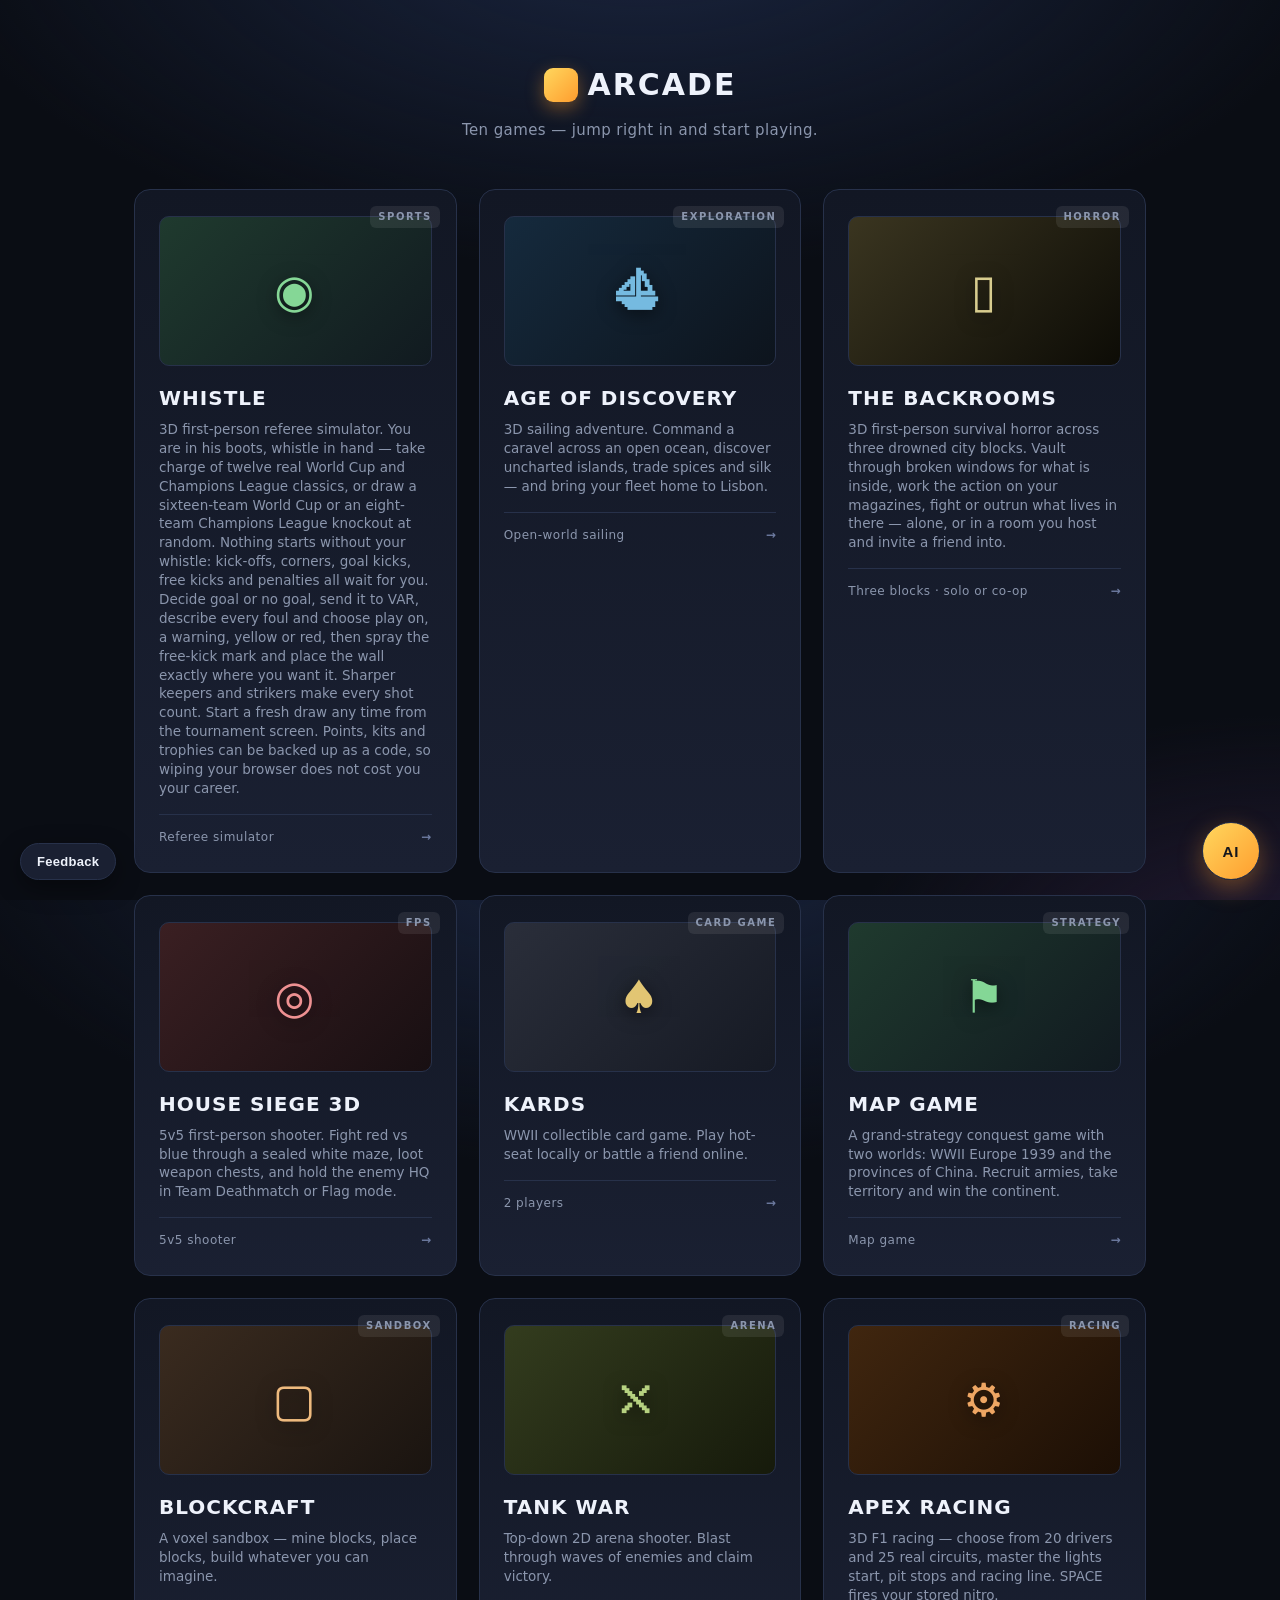
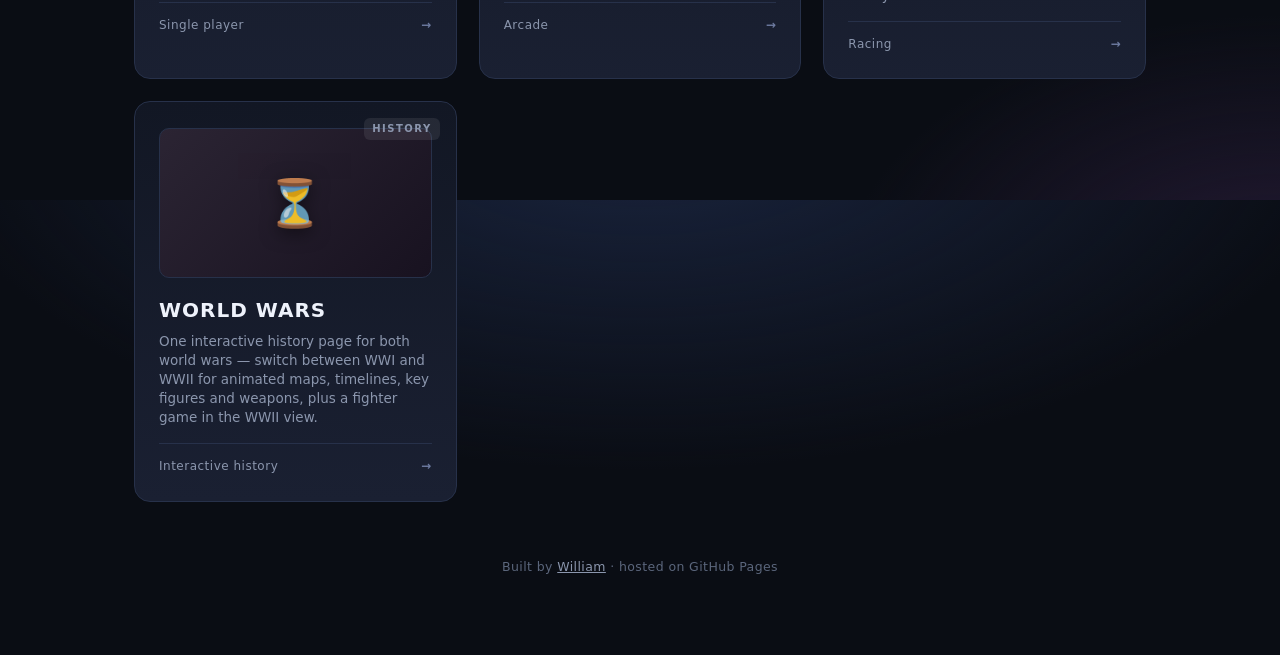
==== commit 8dc357bc: "Hub: restore combined World Wars card on latest hub" ====
--- a/index.html
+++ b/index.html
@@ -1,2980 +1,1482 @@
 <!DOCTYPE html>
-
 <html lang="en">
-
 <head>
-
 <meta charset="utf-8">
-
 <meta name="viewport" content="width=device-width,initial-scale=1">
-
 <title>Arcade — William's Games</title>
-
-<meta name="description" content="Eleven browser games in one place: a 3D referee simulator, WWII card battles, grand-strategy conquest, a voxel sandbox, a tank arena, 3D racing, survival horror, a 5v5 FPS, a sailing adventure and interactive WWI and WWII Europe timelines.">
-
+<meta name="description" content="Ten browser games in one place: a 3D referee simulator, WWII card battles, grand-strategy conquest, a voxel sandbox, a tank arena, 3D racing, survival horror, a 5v5 FPS, a sailing adventure and one interactive World Wars history page.">
 <meta name="theme-color" content="#0a0d14">
-
 <meta property="og:type" content="website">
-
 <meta property="og:site_name" content="Arcade">
-
 <meta property="og:title" content="Arcade — William's Games">
-
-<meta property="og:description" content="Eleven browser games in one place. Jump right in and start playing.">
-
+<meta property="og:description" content="Ten browser games in one place. Jump right in and start playing.">
 <meta property="og:url" content="https://williamweiyangwu.github.io/games/">
-
 <meta name="twitter:card" content="summary">
-
 <link rel="icon" href="favicon.svg" type="image/svg+xml">
-
 <style>
-
   :root{
-
     --bg:#0a0d14; --panel:#121724; --panel2:#1a2032; --line:#27314a;
-
     --ink:#eef2fb; --dim:#8b96ad;
-
-  }
-
+  }
   *{box-sizing:border-box}
-
   html,body{height:100%;margin:0}
-
   body{
-
     background:
-
       radial-gradient(1200px 600px at 50% -10%, #1a2540 0%, transparent 60%),
-
       radial-gradient(800px 500px at 100% 110%, #241a34 0%, transparent 55%),
-
       var(--bg);
-
     color:var(--ink);
-
     font:15px/1.4 "Segoe UI",Roboto,system-ui,sans-serif;
-
     -webkit-font-smoothing:antialiased;
-
-  }
-
+  }
   .wrap{max-width:1060px;margin:0 auto;padding:64px 24px 80px}
-
   header{text-align:center;margin-bottom:48px}
-
   .logo{
-
     display:inline-flex;align-items:center;gap:10px;font-weight:800;
-
     font-size:30px;letter-spacing:2px;
-
-  }
-
+  }
   .logo i{
-
     width:34px;height:34px;border-radius:9px;flex:none;
-
     background:linear-gradient(135deg,#ffd75e,#ff9d2e);
-
     display:inline-block;box-shadow:0 6px 18px rgba(255,157,46,.4);
-
-  }
-
+  }
   header p{color:var(--dim);margin:12px 0 0;letter-spacing:.4px}
-
   .grid{
-
     display:grid;grid-template-columns:repeat(auto-fill,minmax(300px,1fr));
-
     gap:22px;
-
-  }
-
+  }
   a.card{
-
     position:relative;display:block;text-decoration:none;color:inherit;
-
     background:linear-gradient(180deg,var(--panel),var(--panel2));
-
     border:1px solid var(--line);border-radius:16px;padding:26px 24px;
-
     overflow:hidden;transition:transform .16s ease,border-color .16s ease,box-shadow .16s ease;
-
-  }
-
+  }
   a.card:hover{
-
     transform:translateY(-5px);border-color:#3d4c74;
-
     box-shadow:0 18px 40px rgba(0,0,0,.5);
-
-  }
-
+  }
   .card .tag{
-
     position:absolute;top:16px;right:16px;font:700 10px/1.4 "Segoe UI",system-ui,sans-serif;
-
     letter-spacing:1.5px;padding:4px 8px;border-radius:6px;
-
     background:rgba(255,255,255,.08);color:var(--dim);
-
-  }
-
+  }
   .card .dev{
-
     background:linear-gradient(135deg,#ffd75e,#ff9d2e);color:#14161d;
-
     box-shadow:0 4px 12px rgba(255,157,46,.35);
-
-  }
-
+  }
   .card.disabled{cursor:not-allowed;opacity:.72;filter:saturate(.6)}
-
   .card.disabled:hover{transform:none;border-color:var(--line);box-shadow:none}
-
   .thumb{
-
     height:150px;border-radius:10px;margin-bottom:18px;position:relative;overflow:hidden;
-
     display:flex;align-items:center;justify-content:center;
-
     border:1px solid var(--line);
-
-  }
-
+  }
   .thumb span{font-size:40px;font-weight:800;letter-spacing:2px;opacity:.92;text-shadow:0 4px 18px rgba(0,0,0,.5)}
-
   .thumb .glyph{font-size:46px;line-height:1}
-
   .c1{background:linear-gradient(135deg,#2a2e3a,#161a24)} .c1 span{color:#f3d47a}
-
   .c2{background:linear-gradient(135deg,#1f3a2e,#111a20)} .c2 span{color:#8fe6a0}
-
   .c3{background:linear-gradient(135deg,#3a2b1f,#1a1410)} .c3 span{color:#ffc887}
-
   .c4{background:linear-gradient(135deg,#152a3d,#0d141d)} .c4 span{color:#7ec8f0}
-
   .c5{background:linear-gradient(135deg,#3a1f22,#180f12)} .c5 span{color:#ff9d9d}
-
   .c6{background:linear-gradient(135deg,#2b2433,#181220)} .c6 span{color:#d8b6ff}
-
   .c7{background:linear-gradient(135deg,#3a3520,#0d0c06)} .c7 span{color:#e8dc9a}
-
   .c8{background:linear-gradient(135deg,#333c1e,#161a0b)} .c8 span{color:#c3e08a}
-
   .c9{background:linear-gradient(135deg,#40260f,#1c0f05)} .c9 span{color:#ffb26b}
-
   .c10{background:linear-gradient(135deg,#293446,#141a25)} .c10 span{color:#9fc4ee}
-
   .card h2{margin:0;font-size:20px;letter-spacing:1px}
-
   .card p{margin:8px 0 0;color:var(--dim);font-size:13.5px;min-height:38px}
-
   .card .meta{
-
     margin-top:16px;padding-top:14px;border-top:1px solid var(--line);
-
     display:flex;align-items:center;gap:8px;font-size:12px;color:var(--dim);letter-spacing:.5px;
-
-  }
-
+  }
   .card .arrow{margin-left:auto;font-weight:800;color:#6d7ba0;transition:transform .16s}
-
   a.card:hover .arrow{transform:translateX(4px)}
-
   footer{text-align:center;color:#5b667c;font-size:12.5px;margin-top:56px;letter-spacing:.4px}
-
   footer a{color:#8b96ad}
 
-
-
   /* AI chat widget */
-
   #aiFAB{
-
     position:fixed;right:20px;bottom:20px;z-index:9999;
-
     width:58px;height:58px;border-radius:50%;border:1px solid var(--line);
-
     background:linear-gradient(135deg,#ffd75e,#ff9d2e);color:#14161d;
-
     font-size:15px;font-weight:800;letter-spacing:1px;cursor:pointer;
-
     display:flex;align-items:center;justify-content:center;
-
     box-shadow:0 8px 24px rgba(255,157,46,.35);transition:transform .15s ease;
-
-  }
-
+  }
   #aiFAB:hover{transform:scale(1.06)}
-
   #aiChat{
-
     position:fixed;right:20px;bottom:90px;z-index:9999;
-
     width:min(380px,calc(100vw - 40px));height:min(560px,calc(100vh - 120px));
-
     background:var(--panel);border:1px solid var(--line);border-radius:16px;
-
     display:flex;flex-direction:column;overflow:hidden;
-
     box-shadow:0 20px 60px rgba(0,0,0,.6);
-
-  }
-
+  }
   #aiChat.hidden{display:none}
-
   #aiChat .ai-head{
-
     display:flex;align-items:center;justify-content:space-between;
-
     padding:13px 16px;border-bottom:1px solid var(--line);background:var(--panel2);
-
-  }
-
+  }
   #aiChat .ai-head b{font-size:15px;letter-spacing:.5px}
-
   #aiChat .ai-head button{background:none;border:none;color:var(--dim);font-size:22px;cursor:pointer;line-height:1;padding:0}
-
   #aiChat .ai-head button:hover{color:var(--ink)}
-
   #aiChat .ai-msgs{flex:1;overflow-y:auto;padding:16px;display:flex;flex-direction:column;gap:10px}
-
   #aiChat .msg{display:flex;gap:8px;max-width:100%;align-items:flex-end}
-
   #aiChat .msg.user{flex-direction:row-reverse}
-
   #aiChat .msg-ava{width:28px;height:28px;border-radius:50%;flex:none;font-size:10px;font-weight:800;display:flex;align-items:center;justify-content:center;letter-spacing:.5px}
-
   #aiChat .msg.bot .msg-ava{background:linear-gradient(135deg,#ffd75e,#ff9d2e);color:#14161d}
-
   #aiChat .msg.user .msg-ava{background:linear-gradient(135deg,#2b3a63,#1b2542);color:#cdd6ee;border:1px solid var(--line)}
-
   #aiChat .msg-body{display:flex;flex-direction:column;max-width:86%;min-width:0}
-
   #aiChat .msg.user .msg-body{align-items:flex-end}
-
   #aiChat .msg-bubble{padding:10px 13px;border-radius:14px;font-size:14px;line-height:1.5;white-space:pre-wrap;word-wrap:break-word;overflow-wrap:break-word}
-
   #aiChat .msg.bot .msg-bubble{background:var(--panel2);border:1px solid var(--line);border-bottom-left-radius:4px}
-
   #aiChat .msg.user .msg-bubble{background:linear-gradient(135deg,#2b3a63,#1b2542);border-bottom-right-radius:4px}
-
   #aiChat .msg-bubble p{margin:0 0 6px}
-
   #aiChat .msg-bubble p:last-child{margin-bottom:0}
-
   #aiChat .msg-bubble ul{margin:6px 0;padding-left:18px}
-
   #aiChat .msg-bubble li{margin:2px 0}
-
   #aiChat .msg-bubble code{background:rgba(255,255,255,.08);border-radius:4px;padding:1px 5px;font-family:ui-monospace,Consolas,monospace;font-size:12.5px}
-
   #aiChat .msg-bubble pre{background:var(--bg);border:1px solid var(--line);border-radius:8px;padding:10px;overflow-x:auto;margin:6px 0}
-
   #aiChat .msg-bubble pre code{background:none;padding:0}
-
   #aiChat .msg-meta{display:flex;align-items:center;gap:8px;font-size:10.5px;color:var(--dim);margin-top:4px;padding:0 2px}
-
   #aiChat .msg.user .msg-meta{justify-content:flex-end}
-
   #aiChat .msg-copy{background:none;border:none;color:var(--dim);font-size:10.5px;cursor:pointer;padding:0}
-
   #aiChat .msg-copy:hover{color:var(--ink)}
-
   #aiChat .msg.bot.typing .msg-bubble{display:flex;gap:4px;align-items:center;padding:14px 13px}
-
   #aiChat .msg.bot.typing i{width:6px;height:6px;border-radius:50%;background:var(--dim);animation:blink 1.2s infinite}
-
   #aiChat .msg.bot.typing i:nth-child(2){animation-delay:.2s}
-
   #aiChat .msg.bot.typing i:nth-child(3){animation-delay:.4s}
-
   @keyframes blink{0%,80%,100%{opacity:.25}40%{opacity:1}}
-
   #aiChat .ai-chips{display:flex;gap:6px;flex-wrap:wrap;padding:10px 12px 2px;border-top:1px solid var(--line);background:var(--panel2)}
-
   #aiChat .ai-chip{background:var(--bg);border:1px solid var(--line);color:var(--dim);border-radius:999px;padding:5px 11px;font-size:12px;cursor:pointer;font-family:inherit}
-
   #aiChat .ai-chip:hover{color:var(--ink);border-color:#3d4c74}
-
   #aiChat .ai-title{display:flex;align-items:center;gap:9px}
-
   #aiChat .ai-logo{width:26px;height:26px;border-radius:50%;background:linear-gradient(135deg,#ffd75e,#ff9d2e);color:#14161d;display:flex;align-items:center;justify-content:center;font-size:10px;font-weight:800}
-
   #aiChat .ai-head-actions{display:flex;align-items:center;gap:4px}
-
   #aiChat .ai-input{display:flex;gap:8px;padding:12px;border-top:1px solid var(--line)}
-
   #aiChat .ai-input input{
-
     flex:1;background:var(--bg);border:1px solid var(--line);border-radius:10px;
-
     color:var(--ink);padding:10px 12px;font-size:14px;outline:none;
-
-  }
-
+  }
   #aiChat .ai-input input:focus{border-color:#3d4c74}
-
   #aiChat .ai-input button{
-
     background:linear-gradient(135deg,#ffd75e,#ff9d2e);color:#14161d;border:none;
-
     border-radius:10px;padding:0 16px;font-weight:700;cursor:pointer;font-size:14px;
-
-  }
-
+  }
   #aiChat .ai-input button:disabled{opacity:.5;cursor:default}
-
   #aiChat .ai-note{display:block;margin-top:6px;font-size:11px;line-height:1.35;color:var(--dim)}
-
   #aiChat .ai-engine{
-
     padding:8px 12px;border-bottom:1px solid var(--line);background:var(--bg);
-
     font-size:11.5px;color:var(--dim);display:flex;flex-direction:column;gap:6px;
-
-  }
-
+  }
   #aiChat .ai-engine-line{display:flex;align-items:center;gap:8px}
-
   #aiChat .ai-engine .dot{width:7px;height:7px;border-radius:50%;background:#e0a64a;flex:0 0 auto}
-
   #aiChat .ai-engine.ready .dot{background:#4ad07a}
-
   #aiChat .ai-engine button{
-
     margin-left:auto;background:none;border:1px solid var(--line);color:var(--ink);
-
     border-radius:999px;padding:3px 10px;font-size:11px;cursor:pointer;white-space:nowrap;
-
-  }
-
+  }
   #aiChat .ai-engine button:hover{border-color:#3d4c74}
-
   #aiChat .ai-engine button:disabled{opacity:.55;cursor:default}
-
   #aiChat .ai-progress{height:3px;border-radius:2px;background:var(--line);overflow:hidden;display:none}
-
   #aiChat .ai-progress.on{display:block}
-
   #aiChat .ai-progress i{display:block;height:100%;width:0;background:linear-gradient(90deg,#ffd75e,#ff9d2e)}
-
   #aiChat .ai-cta{
-
     display:inline-block;margin-top:8px;background:linear-gradient(135deg,#ffd75e,#ff9d2e);
-
     color:#14161d;border:none;border-radius:8px;padding:7px 12px;font-size:12.5px;
-
     font-weight:700;cursor:pointer;
-
-  }
-
+  }
   #aiChat .ai-cta:disabled{opacity:.6;cursor:default}
 
-
-
   /* feedback + operator */
-
   #fbBtn{
-
     position:fixed;left:20px;bottom:20px;z-index:9998;
-
     background:var(--panel2);border:1px solid var(--line);color:var(--ink);
-
     border-radius:999px;padding:10px 16px;font-size:13px;font-weight:600;letter-spacing:.3px;
-
     cursor:pointer;box-shadow:0 8px 24px rgba(0,0,0,.4);transition:border-color .15s ease;
-
-  }
-
+  }
   #fbBtn:hover{border-color:#3d4c74}
-
   .overlay{
-
     position:fixed;inset:0;z-index:10000;background:rgba(5,8,14,.72);
-
     backdrop-filter:blur(4px);display:flex;align-items:center;justify-content:center;padding:20px;
-
-  }
-
+  }
   .overlay.hidden{display:none}
-
   .dialog{
-
     width:min(420px,100%);max-height:min(84vh,640px);background:var(--panel);
-
     border:1px solid var(--line);border-radius:16px;overflow:hidden;
-
     display:flex;flex-direction:column;box-shadow:0 24px 70px rgba(0,0,0,.6);
-
-  }
-
+  }
   .dialog-head{
-
     display:flex;align-items:center;justify-content:space-between;
-
     padding:14px 18px;border-bottom:1px solid var(--line);background:var(--panel2);
-
-  }
-
+  }
   .dialog-head b{font-size:15px;letter-spacing:.5px}
-
   .dialog-x{background:none;border:none;color:var(--dim);font-size:22px;cursor:pointer;line-height:1;padding:0}
-
   .dialog-x:hover{color:var(--ink)}
-
   .dialog-body{padding:18px;overflow-y:auto;flex:1;min-height:0;display:flex;flex-direction:column;gap:10px}
-
   .fb-label{font-size:12px;color:var(--dim);letter-spacing:.5px;margin-bottom:-4px}
-
   .dialog-body input[type=text],.dialog-body input[type=password],.dialog-body textarea{
-
     width:100%;background:var(--bg);border:1px solid var(--line);border-radius:10px;
-
     color:var(--ink);padding:10px 12px;font-size:14px;outline:none;font-family:inherit;resize:vertical;
-
-  }
-
+  }
   .dialog-body input:focus,.dialog-body textarea:focus{border-color:#3d4c74}
-
   .fb-stars{display:flex;gap:2px}
-
   .fb-stars button{background:none;border:none;color:#3a4560;font-size:26px;cursor:pointer;padding:0;line-height:1}
-
   .fb-stars button.on{color:#ffd75e}
-
   .fb-actions{display:flex;align-items:center;justify-content:flex-end;gap:8px;margin-top:6px}
-
   .fb-ok{font-size:12.5px;color:#4ad07a;margin-right:auto}
-
   .btn-primary{
-
     background:linear-gradient(135deg,#ffd75e,#ff9d2e);color:#14161d;border:none;
-
     border-radius:10px;padding:9px 18px;font-weight:700;cursor:pointer;font-size:14px;
-
-  }
-
+  }
   .btn-ghost{
-
     background:var(--panel2);border:1px solid var(--line);color:var(--ink);
-
     border-radius:10px;padding:8px 14px;font-weight:600;cursor:pointer;font-size:13px;
-
-  }
-
+  }
   .btn-ghost:hover{border-color:#3d4c74}
-
   .btn-ghost.danger{color:#ff9d9d;border-color:#4a2530}
-
   .op-err{font-size:12.5px;color:#ff9d9d;min-height:16px}
-
   #fbView,.op-login,.op-panel{display:flex;flex-direction:column;flex:1;min-height:0}
-
   #fbView.hidden,.op-login.hidden,.op-panel.hidden{display:none}
-
   .fb-switch{margin-top:14px;padding-top:14px;border-top:1px solid var(--line);text-align:center;font-size:12.5px;color:var(--dim)}
-
   .fb-switch a,.fb-back{color:#ffd75e;text-decoration:none;cursor:pointer;font-size:12.5px}
-
   .fb-switch a:hover,.fb-back:hover{text-decoration:underline}
-
   .fb-back{margin-right:auto}
-
   .op-list{display:flex;flex-direction:column;gap:10px}
-
   .op-item{background:var(--panel2);border:1px solid var(--line);border-radius:10px;padding:12px 14px}
-
   .op-item .t{font-size:14px;line-height:1.45;white-space:pre-wrap;word-wrap:break-word}
-
   .op-item .m{font-size:11.5px;color:var(--dim);margin-top:8px}
-
   .op-empty{color:var(--dim);text-align:center;padding:26px 0;font-size:14px}
-
 </style>
-
 </head>
-
 <body>
-
 <div class="wrap">
-
   <header>
-
     <div class="logo"><i></i>ARCADE</div>
-
-    <p>Eleven games — jump right in and start playing.</p>
-
+    <p>Ten games — jump right in and start playing.</p>
   </header>
-
   <div class="grid">
-
     <a class="card" href="referee-3d/">
-
       <div class="thumb c2"><span class="glyph">&#9673;</span></div>
-
       <span class="tag">SPORTS</span>
-
       <h2>WHISTLE</h2>
-
       <p>3D first-person referee simulator. You are in his boots, whistle in hand — take charge of twelve real World Cup and Champions League classics, or draw a sixteen-team World Cup or an eight-team Champions League knockout at random. Nothing starts without your whistle: kick-offs, corners, goal kicks, free kicks and penalties all wait for you. Decide goal or no goal, send it to VAR, describe every foul and choose play on, a warning, yellow or red, then spray the free-kick mark and place the wall exactly where you want it. Sharper keepers and strikers make every shot count. Start a fresh draw any time from the tournament screen. Points, kits and trophies can be backed up as a code, so wiping your browser does not cost you your career.</p>
-
       <div class="meta">Referee simulator <span class="arrow">&#8594;</span></div>
-
     </a>
 
-
-
     <a class="card" href="age-of-discovery/">
-
       <div class="thumb c4"><span class="glyph">&#9973;&#xFE0E;</span></div>
-
       <span class="tag">EXPLORATION</span>
-
       <h2>AGE OF DISCOVERY</h2>
-
       <p>3D sailing adventure. Command a caravel across an open ocean, discover uncharted islands, trade spices and silk — and bring your fleet home to Lisbon.</p>
-
       <div class="meta">Open-world sailing <span class="arrow">&#8594;</span></div>
-
     </a>
 
-
-
     <a class="card" href="backrooms/">
-
       <div class="thumb c7"><span class="glyph">&#9647;</span></div>
-
       <span class="tag">HORROR</span>
-
       <h2>THE BACKROOMS</h2>
-
       <p>3D first-person survival horror across three drowned city blocks. Vault through broken windows for what is inside, work the action on your magazines, fight or outrun what lives in there — alone, or in a room you host and invite a friend into.</p>
-
       <div class="meta">Three blocks · solo or co-op <span class="arrow">&#8594;</span></div>
-
     </a>
 
-
-
     <a class="card" href="house-siege-3d/">
-
       <div class="thumb c5"><span class="glyph">&#9678;</span></div>
-
       <span class="tag">FPS</span>
-
       <h2>HOUSE SIEGE 3D</h2>
-
       <p>5v5 first-person shooter. Fight red vs blue through a sealed white maze, loot weapon chests, and hold the enemy HQ in Team Deathmatch or Flag mode.</p>
-
       <div class="meta">5v5 shooter <span class="arrow">&#8594;</span></div>
-
     </a>
 
-
-
     
-
     <a class="card" href="kards/">
-
       <div class="thumb c1"><span class="glyph">&#9824;</span></div>
-
       <span class="tag">CARD GAME</span>
-
       <h2>KARDS</h2>
-
       <p>WWII collectible card game. Play hot-seat locally or battle a friend online.</p>
-
       <div class="meta">2 players <span class="arrow">&#8594;</span></div>
-
     </a>
 
-
-
     <a class="card" href="map-game/">
-
       <div class="thumb c2"><span class="glyph">&#9873;</span></div>
-
       <span class="tag">STRATEGY</span>
-
       <h2>MAP GAME</h2>
-
       <p>A grand-strategy conquest game with two worlds: WWII Europe 1939 and the provinces of China. Recruit armies, take territory and win the continent.</p>
-
       <div class="meta">Map game <span class="arrow">&#8594;</span></div>
-
     </a>
 
-
-
     <a class="card" href="minecraft/">
-
       <div class="thumb c3"><span class="glyph">&#9634;</span></div>
-
       <span class="tag">SANDBOX</span>
-
       <h2>BLOCKCRAFT</h2>
-
       <p>A voxel sandbox — mine blocks, place blocks, build whatever you can imagine.</p>
-
       <div class="meta">Single player <span class="arrow">&#8594;</span></div>
-
     </a>
 
-
-
     <a class="card" href="tank/">
-
       <div class="thumb c8"><span class="glyph">&#9932;</span></div>
-
       <span class="tag">ARENA</span>
-
       <h2>TANK WAR</h2>
-
       <p>Top-down 2D arena shooter. Blast through waves of enemies and claim victory.</p>
-
       <div class="meta">Arcade <span class="arrow">&#8594;</span></div>
-
     </a>
 
-
-
     <a class="card" href="race-car/">
-
       <div class="thumb c9"><span class="glyph">&#9881;</span></div>
-
       <span class="tag">RACING</span>
-
       <h2>APEX RACING</h2>
-
-      <p>3D F1 racing — choose from 22 drivers and 25 real circuits, master the lights start, pit stops and racing line. SPACE fires your stored nitro.</p>
-
+      <p>3D F1 racing — choose from 20 drivers and 25 real circuits, master the lights start, pit stops and racing line. SPACE fires your stored nitro.</p>
       <div class="meta">Racing <span class="arrow">&#8594;</span></div>
-
     </a>
 
-
-
-    <a class="card" href="ww2-europe/">
-
+    <a class="card" href="world-wars/">
       <div class="thumb c6"><span class="glyph">&#9203;</span></div>
-
       <span class="tag">HISTORY</span>
-
-      <h2>WWII EUROPE</h2>
-
-      <p>The complete story of WWII in Europe — interactive timeline, animated 1939–1945 map, key figures, weapons and a fighter game.</p>
-
+      <h2>WORLD WARS</h2>
+      <p>One interactive history page for both world wars — switch between WWI and WWII for animated maps, timelines, key figures and weapons, plus a fighter game in the WWII view.</p>
       <div class="meta">Interactive history <span class="arrow">&#8594;</span></div>
-
     </a>
-
-
-
-    <a class="card" href="ww1-europe/">
-
-      <div class="thumb c10"><span class="glyph">&#9876;</span></div>
-
-      <span class="tag">HISTORY</span>
-
-      <h2>WWI EUROPE</h2>
-
-      <p>The story of the First World War — interactive timeline, animated 1914–1918 map, key figures and weapons of the Great War.</p>
-
-      <div class="meta">Interactive history <span class="arrow">&#8594;</span></div>
-
-    </a>
-
   </div>
 
-
-
   <footer>
-
-    Built by <a href="https://github.com/williamweiyangwu">William</a> &middot; hosted on GitHub Pages &middot; <a href="#" id="opLink">Operator</a>
-
+    Built by <a href="https://github.com/williamweiyangwu">William</a> &middot; hosted on GitHub Pages
   </footer>
-
 </div>
 
-
-
 <button id="aiFAB" aria-label="Open AI assistant">AI</button>
-
 <div id="aiChat" class="hidden">
-
   <div class="ai-head">
-
     <div class="ai-title">
-
       <span class="ai-logo">AI</span>
-
       <b>AI Assistant</b>
-
     </div>
-
     <div class="ai-head-actions">
-
       <button id="aiClear" type="button" aria-label="Clear chat" title="Clear chat">&#8635;</button>
-
       <button id="aiClose" aria-label="Close">&#215;</button>
-
     </div>
-
   </div>
-
   <div class="ai-engine" id="aiEngine">
-
     <div class="ai-engine-line">
-
       <span class="dot"></span>
-
       <span id="aiEngineText">Quick AI &middot; free &middot; no key</span>
-
       <button id="aiEngineBtn" type="button">Unlimited AI</button>
-
     </div>
-
     <div class="ai-progress"><i id="aiProgress"></i></div>
-
   </div>
-
   <div class="ai-chips" id="aiChips"></div>
-
   <div class="ai-msgs" id="aiMsgs"></div>
-
   <div class="ai-input">
-
     <input id="aiInput" type="text" placeholder="Ask me anything…" autocomplete="off">
-
     <button id="aiSend">Send</button>
-
   </div>
-
 </div>
 
-
-
 <button id="fbBtn" type="button" aria-label="Send feedback">Feedback</button>
 
-
-
 <div id="fbOverlay" class="overlay hidden">
-
   <div class="dialog">
-
     <div id="fbView">
-
       <div class="dialog-head">
-
         <b>Send feedback</b>
-
         <button id="fbClose" class="dialog-x" aria-label="Close">&#215;</button>
-
       </div>
-
       <div class="dialog-body">
-
         <label class="fb-label" for="fbName">Your name (optional)</label>
-
         <input id="fbName" type="text" placeholder="Anonymous" autocomplete="off">
-
         <label class="fb-label">How was your visit?</label>
-
         <div id="fbStars" class="fb-stars" aria-label="Rating">
-
           <button type="button" data-v="1">&#9733;</button>
-
           <button type="button" data-v="2">&#9733;</button>
-
           <button type="button" data-v="3">&#9733;</button>
-
           <button type="button" data-v="4">&#9733;</button>
-
           <button type="button" data-v="5">&#9733;</button>
-
         </div>
-
         <label class="fb-label" for="fbText">Your message</label>
-
         <textarea id="fbText" rows="4" placeholder="Tell William what you think…"></textarea>
-
         <div class="fb-actions">
-
           <span id="fbOk" class="fb-ok"></span>
-
           <button id="fbSend" type="button" class="btn-primary">Send</button>
-
         </div>
-
         <div class="fb-switch">Are you the owner? <a href="#" id="opLinkBox">Operator access</a></div>
-
       </div>
-
     </div>
-
     <div id="opLogin" class="op-login hidden">
-
       <div class="dialog-head">
-
         <b>Operator access</b>
-
         <button id="opClose1" class="dialog-x" aria-label="Close">&#215;</button>
-
       </div>
-
       <div class="dialog-body">
-
         <label class="fb-label" for="opPass">Password</label>
-
         <input id="opPass" type="password" placeholder="Enter password" autocomplete="off">
-
         <div id="opErr" class="op-err"></div>
-
         <div class="fb-actions">
-
           <a href="#" id="opBack1" class="fb-back">&#8592; Back to feedback</a>
-
           <button id="opGo" type="button" class="btn-primary">Unlock</button>
-
         </div>
-
       </div>
-
     </div>
-
     <div id="opPanel" class="op-panel hidden">
-
       <div class="dialog-head">
-
         <b>Feedback</b>
-
         <button id="opClose2" class="dialog-x" aria-label="Close">&#215;</button>
-
       </div>
-
       <div class="dialog-body">
-
         <div id="opList" class="op-list"></div>
-
         <div class="fb-actions">
-
           <a href="#" id="opBack2" class="fb-back">&#8592; Back to feedback</a>
-
           <button id="opExport" type="button" class="btn-ghost">Copy JSON</button>
-
           <button id="opClear" type="button" class="btn-ghost danger">Delete all</button>
-
         </div>
-
       </div>
-
     </div>
-
   </div>
-
 </div>
 
-
-
 <script>
-
 (function () {
-
   /* -----------------------------------------------------------------
-
      AI assistant — NO API key, no sign-in, no 45-second wall.
 
-
-
      Two free public providers answer first (usually in a few seconds).
-
      When they are rate limited, a small language model that runs inside
-
      this page takes over, so chat keeps working with no limit at all.
-
      That model downloads once (about 460 MB) and is then cached by the
-
      browser, so it only costs time the first time.
 
-
-
      Optional: set GEMINI_KEY to switch everything to Google Gemini.
-
      ----------------------------------------------------------------- */
-
   var GEMINI_KEY = "";                     // optional, leave empty for free mode
-
   var GEMINI_MODEL = "gemini-2.0-flash";
 
-
-
   var PROVIDERS = [
-
     { url: "https://text.pollinations.ai/openai", model: "openai", fallbackWait: 45, maxCool: 45, timeout: 15000 },
-
     { url: "https://api.llm7.io/v1/chat/completions", model: "gpt-oss:20b", fallbackWait: 5, maxCool: 8, timeout: 20000 }
-
   ];
 
-
-
   // In-browser engine (transformers.js). The model files are served by
-
   // ModelScope, which allows cross-origin reads from this site.
-
   var LOCAL = {
-
     repo: "Xenova/LaMini-Flan-T5-248M",
-
     task: "text2text-generation",
-
     cdn: "https://cdn.jsdelivr.net/npm/@huggingface/transformers@3.5.2",
-
     host: "https://modelscope.cn/models/",
-
     tpl: "{model}/resolve/master/",
-
     files: [
-
       { name: "encoder_model_quantized.onnx", path: "onnx/encoder_model_quantized.onnx", bytes: 110502358 },
-
       { name: "decoder_model_merged_quantized.onnx", path: "onnx/decoder_model_merged_quantized.onnx", bytes: 164739632 }
-
     ],
-
     size: "270 MB"
-
   };
-
   LOCAL.total = LOCAL.files[0].bytes + LOCAL.files[1].bytes;
-
   var SYSTEM = "You are a friendly, concise assistant embedded on the Arcade page of William's games website. " +
-
-    "The site hosts eleven free browser games: WHISTLE (3D referee simulator), Age of Discovery (3D sailing and " +
-
+    "The site hosts ten free browser games: WHISTLE (3D referee simulator), Age of Discovery (3D sailing and " +
     "exploration), The Backrooms (first-person survival horror), House Siege 3D (5v5 FPS), KARDS (WWII card " +
-
     "battles), Map Game (grand-strategy conquest), Blockcraft (voxel sandbox), Tank War (multiplayer tank arena), " +
-
-    "Apex Racing (3D racing), WWII Europe (interactive WWII timeline, map and fighter game) and WWI Europe " +
-
-    "(interactive WWI timeline and map). You may answer questions about " +
-
+    "Apex Racing (3D racing) and World Wars (one page that switches between WWI and WWII, with an animated " +
+    "map, timeline, key figures and weapons, plus a fighter game in the WWII view). You may answer questions about " +
     "the games or anything else. Reply in plain text. You may use **bold** for emphasis and simple - bullet " +
-
     "lists when useful, but no headings, tables, code fences or links. Keep it to at most three short sentences " +
-
     "unless the user explicitly asks for more detail.";
 
-
-
   var KB = [
-
     { keys: ["tank war"], answer: "Tank War is a multiplayer 3D tank arena. Open it from the hub card, then drive with WASD, aim with the mouse and fire with the left button. You can host or join a room to play with a friend." },
-
-    { keys: ["apex racing", "race-car", "racing", "race car"], answer: "Apex Racing is a 3D F1 game with 25 real circuits and 22 drivers. Use the arrow keys or WASD to drive, SPACE for nitro. You can race against a friend in the same room." },
-
+    { keys: ["apex racing", "race-car", "racing", "race car"], answer: "Apex Racing is a 3D F1 game with 25 real circuits and 20 drivers. Use the arrow keys or WASD to drive, SPACE for nitro. You can race against a friend in the same room." },
     { keys: ["backrooms"], answer: "The Backrooms is a first-person survival horror walk through endless corridors. Move with WASD and look with the mouse; your goal is to find the way out." },
-
     { keys: ["kards", "card game", "deck"], answer: "KARDS is a WWII-themed card battle game. Build a deck for a nation, spend Kredits to play units and orders, and destroy the enemy headquarters." },
-
     { keys: ["map game", "strategy", "conquest"], answer: "Map Game is a grand-strategy conquest game: pick a nation, manage your army and economy, then expand across the map." },
-
     { keys: ["blockcraft", "minecraft", "voxel", "sandbox"], answer: "Blockcraft is a voxel sandbox: break and place blocks to build whatever you like. Move with WASD, jump with Space, and click to mine or place." },
-
-    { keys: ["wwii", "ww2", "world war", "hitler", "stalingrad"], answer: "WWII Europe is an interactive history page: a timeline, a map of territorial control that changes over time, key figures, weapons and a Plane Wars-style fighter game. Open its card on the hub to explore it." },
-
-    { keys: ["wwi", "ww1", "world war i", "great war", "armistice", "trench"], answer: "WWI Europe is an interactive history page covering 1914–1918: a timeline, an animated map of the Central Powers and Entente, key figures and weapons of the Great War. Open its card on the hub to explore it." },
-
+    { keys: ["wwii", "ww2", "world war", "hitler", "stalingrad"], answer: "World Wars is an interactive history page with a WWII view: a timeline, an animated map of territorial control, key figures, weapons and a Plane Wars-style fighter game. Use the WWII/WWI switch at the top and open its card on the hub to explore it." },
+    { keys: ["wwi", "ww1", "world war i", "great war", "armistice", "trench"], answer: "World Wars is an interactive history page with a WWI view covering 1914–1918: a timeline, an animated map of the Central Powers and Entente, key figures and weapons of the Great War. Use the WWII/WWI switch at the top; the fighter game is only in the WWII view." },
     { keys: ["age of discovery", "sailing", "sail", "exploration"], answer: "Age of Discovery is a 3D sailing and exploration game: captain a ship, discover new lands and trade along the way." },
-
     { keys: ["house siege", "white maze", "5v5", "shooter", "fps"], answer: "House Siege 3D is a fast 5v5 first-person shooter. Move with WASD, aim with the mouse, fire with the left button and use the keyboard to switch or reload weapons." },
-
     { keys: ["whistle", "referee", "football", "soccer"], answer: "WHISTLE is a 3D first-person referee simulator. Pick a classic or draw a tournament at random; nothing starts without your whistle. Decide goals with VAR, describe fouls and choose the sanction, place the free-kick wall yourself, and start a fresh draw any time from the tournament screen." },
-
-    { keys: ["how many games", "list of games", "which games", "all games"], answer: "There are eleven games: WHISTLE, Age of Discovery, The Backrooms, House Siege 3D, KARDS, Map Game, Blockcraft, Tank War, Apex Racing, WWII Europe and WWI Europe. Each card on this page opens one." },
-
+    { keys: ["how many games", "list of games", "which games", "all games"], answer: "There are ten games: WHISTLE, Age of Discovery, The Backrooms, House Siege 3D, KARDS, Map Game, Blockcraft, Tank War, Apex Racing and World Wars (one page covering both world wars). Each card on this page opens one." },
     { keys: ["who made", "who built", "creator", "william"], answer: "This arcade is William's collection of browser games — all free, all playable in the browser with no install." }
-
   ];
 
-
-
   var CHAT_KEY = "arcade_chat_v1";
-
   var chatLog = [];                        // saved conversation (survives reload)
-
   var restoring = false;                   // true while replaying saved messages
-
   function chatLoad() {
-
     try {
-
       var raw = localStorage.getItem(CHAT_KEY);
-
       var arr = raw ? JSON.parse(raw) : [];
-
       if (!Array.isArray(arr)) return [];
-
       return arr.filter(function (e) { return e && typeof e.text === "string" && e.text.trim(); });
-
     } catch (e) { return []; }
-
-  }
-
+  }
   function chatSave() {
-
     try { localStorage.setItem(CHAT_KEY, JSON.stringify(chatLog)); }
-
     catch (e) {}
-
-  }
-
-
+  }
 
   var history = [];
-
   var cache = {};
-
   var queued = [];
-
   var busy = false;
-
   var cool = {};                           // provider url -> timestamp it is usable again
 
-
-
   var localState = "off";                  // off | loading | ready | error
-
   var localGen = null;
-
   var localModule = null;
-
   var localPct = 0;
-
   var localErr = "";
-
   var waitingLocal = null;                 // question held until the in-browser model is ready
 
-
-
   var fab = document.getElementById("aiFAB");
-
   var chat = document.getElementById("aiChat");
-
   var msgs = document.getElementById("aiMsgs");
-
   var input = document.getElementById("aiInput");
-
   var send = document.getElementById("aiSend");
-
   var close = document.getElementById("aiClose");
-
   var engineEl = document.getElementById("aiEngine");
-
   var engineText = document.getElementById("aiEngineText");
-
   var engineBtn = document.getElementById("aiEngineBtn");
-
   var engineBar = document.getElementById("aiProgress");
 
-
-
   function timeNow(ts) {
-
     var d = ts ? new Date(ts) : new Date();
-
     var h = d.getHours(), m = d.getMinutes();
-
     return (h < 10 ? "0" + h : h) + ":" + (m < 10 ? "0" + m : m);
-
-  }
-
-
+  }
 
   function escapeHtml(s) {
-
     return String(s).replace(/&/g, "&amp;").replace(/</g, "&lt;").replace(/>/g, "&gt;");
-
-  }
-
-
+  }
 
   // small, safe markdown-lite renderer (bold, italic, code, lists)
-
   function renderMd(text) {
-
     var t = escapeHtml(text);
-
     t = t.replace(/```([\s\S]*?)```/g, function (m, c) { return "<pre><code>" + c.trim() + "</code></pre>"; });
-
     t = t.replace(/`([^`\n]+)`/g, "<code>$1</code>");
-
     t = t.replace(/\*\*([^*\n]+)\*\*/g, "<strong>$1</strong>");
-
     t = t.replace(/(^|[^*])\*([^*\n]+)\*(?!\*)/g, "$1<em>$2</em>");
-
     var lines = t.split("\n");
-
     var html = [];
-
     var inList = false;
-
     function closeList() { if (inList) { html.push("</ul>"); inList = false; } }
-
     for (var i = 0; i < lines.length; i++) {
-
       var line = lines[i];
-
       var m = line.match(/^\s*[-*]\s+(.*)$/);
-
       if (m) {
-
         if (!inList) { html.push("<ul>"); inList = true; }
-
         html.push("<li>" + m[1] + "</li>");
-
       } else {
-
         closeList();
-
         if (line === "") html.push(""); else html.push("<p>" + line + "</p>");
-
       }
-
-    }
-
+    }
     closeList();
-
     return html.join("\n");
-
-  }
-
-
+  }
 
   function newBubble(role) {
-
     var row = document.createElement("div");
-
     row.className = "msg " + (role === "user" ? "user" : "bot");
-
     var ava = document.createElement("div");
-
     ava.className = "msg-ava";
-
     ava.textContent = role === "user" ? "You" : "AI";
-
     var body = document.createElement("div");
-
     body.className = "msg-body";
-
     var bubble = document.createElement("div");
-
     bubble.className = "msg-bubble";
-
     body.appendChild(bubble);
-
     row.appendChild(ava);
-
     row.appendChild(body);
-
     msgs.appendChild(row);
-
     return row;
-
-  }
-
-
+  }
 
   function copyText(text, btn) {
-
     function ok() { if (btn) { btn.textContent = "Copied"; setTimeout(function () { btn.textContent = "Copy"; }, 1400); } }
-
     function fallback() {
-
       var ta = document.createElement("textarea");
-
       ta.value = text; ta.style.position = "fixed"; ta.style.opacity = "0";
-
       document.body.appendChild(ta); ta.focus(); ta.select();
-
       try { document.execCommand("copy"); ok(); } catch (e) {}
-
       document.body.removeChild(ta);
-
-    }
-
+    }
     try {
-
       if (navigator.clipboard && navigator.clipboard.writeText) {
-
         navigator.clipboard.writeText(text).then(ok, fallback);
-
       } else fallback();
-
     } catch (e) { fallback(); }
-
-  }
-
-
+  }
 
   function finalizeBubble(row, role, rawText, note, ts) {
-
     var stamp = ts || Date.now();
-
     var body = row.querySelector(".msg-body");
-
     body.querySelector(".msg-bubble").innerHTML = renderMd(rawText);
-
     var meta = document.createElement("div");
-
     meta.className = "msg-meta";
-
     var label = document.createElement("span");
-
     label.textContent = (role === "user" ? "You" : "AI") + " · " + timeNow(stamp);
-
     meta.appendChild(label);
-
     if (role === "bot") {
-
       var c = document.createElement("button");
-
       c.type = "button";
-
       c.className = "msg-copy";
-
       c.textContent = "Copy";
-
       c.addEventListener("click", function () { copyText(rawText, c); });
-
       meta.appendChild(c);
-
-    }
-
+    }
     body.appendChild(meta);
-
     if (note) {
-
       var n = document.createElement("div");
-
       n.className = "ai-note";
-
       n.textContent = note;
-
       body.appendChild(n);
-
-    }
-
+    }
     msgs.scrollTop = msgs.scrollHeight;
-
     if (!restoring) {
-
       chatLog.push({ role: role, text: rawText, note: note || "", ts: stamp });
-
       if (chatLog.length > 100) chatLog = chatLog.slice(-100);
-
       chatSave();
-
-    }
-
+    }
     return row;
-
-  }
-
-
+  }
 
   function addMsg(role, text, note, ts) {
-
     var row = newBubble(role);
-
     row.querySelector(".msg-bubble").textContent = text;
-
     return finalizeBubble(row, role, text, note, ts);
-
-  }
-
-
+  }
 
   // reveal a full answer word by word so it feels like it is being typed
-
   function typewriter(bubble, text, onDone) {
-
     var words = String(text).split(/(\s+)/);
-
     var i = 0;
-
     function step() {
-
       if (i >= words.length) { if (onDone) onDone(); return; }
-
       bubble.textContent += words[i++];
-
       msgs.scrollTop = msgs.scrollHeight;
-
       setTimeout(step, 18);
-
-    }
-
+    }
     step();
-
-  }
-
-
+  }
 
   function setTyping(text) {
-
     var t = document.getElementById("aiTyping");
-
     if (text === null || text === undefined) { if (t) t.remove(); return; }
-
     if (!t) {
-
       t = document.createElement("div");
-
       t.id = "aiTyping";
-
       t.className = "msg bot typing";
-
       t.innerHTML = '<div class="msg-ava">AI</div><div class="msg-body"><div class="msg-bubble"><i></i><i></i><i></i></div><div class="ai-note"></div></div>';
-
       msgs.appendChild(t);
-
-    }
-
+    }
     var note = t.querySelector(".ai-note");
-
     if (note) {
-
       note.textContent = (text === "Thinking…" || text === "Thinking locally…") ? "" : text;
-
-    }
-
+    }
     msgs.scrollTop = msgs.scrollHeight;
-
-  }
-
-
+  }
 
   function attempt(url, options, ms) {
-
     var ctrl = window.AbortController ? new AbortController() : null;
-
     if (ctrl) options.signal = ctrl.signal;
-
     var timer = null;
-
     var req = fetch(url, options);
-
     return new Promise(function (resolve, reject) {
-
       timer = setTimeout(function () {
-
         if (ctrl) { try { ctrl.abort(); } catch (e) {} }
-
         reject(new Error("timeout"));
-
       }, ms);
-
       req.then(function (v) { clearTimeout(timer); resolve(v); },
-
                function (e) { clearTimeout(timer); reject(e); });
-
-    });
-
-  }
-
-
+    });
+  }
 
   function parseWait(text, fallback) {
-
     var wait = fallback;
-
     try {
-
       var j = JSON.parse(text);
-
       if (j.retry_after) wait = +j.retry_after;
-
       else if (j.error && j.error.retry_after) wait = +j.error.retry_after;
-
       var m = /retry after\s+(\d+)/i.exec((j.error && j.error.message) || j.message || "");
-
       if (m) wait = +m[1];
-
     } catch (e) {
-
       var m2 = /wait\s+(\d+)/i.exec(text) || /after\s+(\d+)\s*s/i.exec(text) || /(\d+)\s*seconds/i.exec(text);
-
       if (m2) wait = +m2[1];
-
-    }
-
+    }
     return Math.max(1, Math.min(90, wait));
-
-  }
-
-
+  }
 
   function askProvider(prov, messages) {
-
     var now = Date.now();
-
     if (cool[prov.url] && cool[prov.url] > now) {
-
       var e0 = new Error("cooling");
-
       e0.code = "LIMIT";
-
       e0.retryAfter = Math.ceil((cool[prov.url] - now) / 1000);
-
       return Promise.reject(e0);
-
-    }
-
+    }
     return attempt(prov.url, {
-
       method: "POST",
-
       headers: { "Content-Type": "application/json" },
-
       body: JSON.stringify({ model: prov.model, messages: messages, referrer: location.hostname || "local" })
-
     }, prov.timeout || 15000).then(function (res) {
-
       return res.text().then(function (txt) {
-
         if (!res.ok) {
-
           var e = new Error("http " + res.status);
-
           e.status = res.status;
-
           if (res.status === 402 || res.status === 429) {
-
             e.code = "LIMIT";
-
             e.retryAfter = Math.min(parseWait(txt, prov.fallbackWait), prov.maxCool || 45);
-
             cool[prov.url] = Date.now() + e.retryAfter * 1000;
-
           }
-
           throw e;
-
         }
-
         var data = null;
-
         try { data = JSON.parse(txt); } catch (e2) {}
-
         if (!data) return String(txt || "").trim();
-
         var m = data.choices && data.choices[0] && data.choices[0].message;
-
         return String((m && m.content) || "").trim();
-
       });
-
-    });
-
-  }
-
-
+    });
+  }
 
   // optional engine: Google Gemini, used only when a key is pasted above
-
   function askGemini(messages) {
-
     var sys = messages[0].content;
-
     var contents = messages.slice(1).map(function (m) {
-
       return { role: m.role === "user" ? "user" : "model", parts: [{ text: m.content }] };
-
-    });
-
+    });
     return attempt("https://generativelanguage.googleapis.com/v1beta/models/" + GEMINI_MODEL +
-
       ":generateContent?key=" + encodeURIComponent(GEMINI_KEY), {
-
         method: "POST",
-
         headers: { "Content-Type": "application/json" },
-
         body: JSON.stringify({ contents: contents, systemInstruction: { parts: [{ text: sys }] } })
-
       }, 30000)
-
       .then(function (res) { return res.json().then(function (d) { return { ok: res.ok, d: d }; }); })
-
       .then(function (r) {
-
         if (!r.ok) throw new Error((r.d.error && r.d.error.message) || "Gemini error");
-
         var parts = (r.d.candidates && r.d.candidates[0] && r.d.candidates[0].content &&
-
                      r.d.candidates[0].content.parts) || [];
-
         return parts.map(function (p) { return p.text; }).join("").trim();
-
       });
-
-  }
-
-
+  }
 
   // try each provider in turn; one being rate limited is simply skipped
-
   function askChain(messages, i) {
-
     i = i || 0;
-
     return askProvider(PROVIDERS[i], messages).catch(function (e) {
-
       if (i + 1 < PROVIDERS.length) return askChain(messages, i + 1);
-
       throw e;
-
-    });
-
-  }
-
-
+    });
+  }
 
   function askCloud(messages) {
-
     return GEMINI_KEY ? askGemini(messages) : askChain(messages, 0);
-
-  }
-
-
+  }
 
   /* -------------------- in-browser unlimited engine -------------------- */
 
-
-
   // The offline model is ~270 MB in two files. Those are too big for the
-
   // browser's own cache (it rejects large entries), so they are stored once
-
   // in the Origin Private File System and streamed from there afterwards.
-
   var opfsRoot = null;
-
   var modelFetchReady = false;
-
   var localStarting = false;
 
-
-
   function modelURL(path) {
-
     return LOCAL.host + LOCAL.repo + "/resolve/master/" + path;
-
-  }
-
-
+  }
 
   function getRoot() {
-
     if (opfsRoot) return Promise.resolve(opfsRoot);
-
     if (!navigator.storage || !navigator.storage.getDirectory) {
-
       return Promise.reject(new Error("this browser has no private file storage"));
-
-    }
-
+    }
     return navigator.storage.getDirectory().then(function (root) {
-
       opfsRoot = root;
-
       return root;
-
-    });
-
-  }
-
-
+    });
+  }
 
   function handleFor(name) {
-
     return getRoot().then(function (root) {
-
       return root.getFileHandle("arcade-" + name, { create: true });
-
-    });
-
-  }
-
-
+    });
+  }
 
   function readChunk(reader, ms) {
-
     return new Promise(function (resolve, reject) {
-
       var done = false;
-
       var timer = setTimeout(function () {
-
         if (done) return;
-
         done = true;
-
         try { reader.cancel(); } catch (e) {}
-
         reject(new Error("stalled"));
-
       }, ms);
-
       reader.read().then(function (r) {
-
         if (done) return;
-
         done = true;
-
         clearTimeout(timer);
-
         resolve(r);
-
       }, function (e) {
-
         if (done) return;
-
         done = true;
-
         clearTimeout(timer);
-
         reject(e);
-
       });
-
-    });
-
-  }
-
-
+    });
+  }
 
   // Download to memory first, then store the finished file in one write.
-
   // (Writing small pieces straight into a large file makes the browser copy
-
   // the whole file on every re-open, which stalls badly at this size.)
-
   function downloadFile(f, onProgress) {
-
     var parts = [];
-
     var have = 0;
-
     var tries = 0;
 
-
-
     function attempt() {
-
       tries++;
-
       var headers = have ? { Range: "bytes=" + have + "-" } : {};
-
       var ctl = window.AbortController ? new AbortController() : null;
-
       var slow = setTimeout(function () { if (ctl) ctl.abort(); }, 45000);
-
       return fetch(modelURL(f.path), { headers: headers, signal: ctl ? ctl.signal : undefined })
-
         .then(function (res) {
-
           clearTimeout(slow);
-
           // server ignored the resume point, so start this file again
-
           if (have && res.status !== 206) {
-
             try { if (res.body) res.body.cancel(); } catch (e) {}
-
             parts = [];
-
             have = 0;
-
             throw new Error("restart");
-
           }
-
           if (!res.ok && res.status !== 206) throw new Error("http " + res.status);
-
           var reader = res.body.getReader();
-
           function pump() {
-
             return readChunk(reader, 45000).then(function (r) {
-
               if (r.done) return;
-
               parts.push(r.value);
-
               have += r.value.length;
-
               onProgress(have);
-
               return pump();
-
             });
-
           }
-
           return pump().catch(function (e) {
-
             try { reader.cancel(); } catch (e2) {}
-
             throw e;
-
           });
-
         }, function (e) {
-
           clearTimeout(slow);
-
           throw e;
-
         })
-
         .catch(function (e) {
-
           if (tries >= 12) throw e;
-
           return attempt();
-
         });
-
-    }
-
-
+    }
 
     return attempt().then(function () {
-
       if (have !== f.bytes) throw new Error("incomplete download");
-
       return new Blob(parts);
-
-    });
-
-  }
-
-
+    });
+  }
 
   function storeFile(f, blob, onProgress) {
-
     return getRoot().then(function (root) {
-
       return root.removeEntry("arcade-" + f.name).catch(function () {});
-
     }).then(function () {
-
       return handleFor(f.name);
-
     }).then(function (fh) {
-
       return fh.createWritable();
-
     }).then(function (w) {
-
       return w.write(blob).then(function () {
-
         return w.close();
-
       });
-
     }).then(function () {
-
       return handleFor(f.name);
-
     }).then(function (fh) {
-
       return fh.getFile();
-
     }).then(function (file) {
-
       if (file.size !== f.bytes) throw new Error("incomplete file");
-
       onProgress(f.bytes);
-
-    });
-
-  }
-
-
+    });
+  }
 
   function ensureOne(f, onProgress) {
-
     return handleFor(f.name).then(function (fh) {
-
       return fh.getFile();
-
     }).then(function (file) {
-
       if (file.size === f.bytes) { onProgress(f.bytes); return; }
-
       onProgress(0);
-
       return downloadFile(f, onProgress).then(function (blob) {
-
         return storeFile(f, blob, onProgress);
-
       });
-
-    });
-
-  }
-
-
+    });
+  }
 
   function ensureModel(onProgress) {
-
     var done = 0;
-
     function step(i) {
-
       if (i >= LOCAL.files.length) { onProgress(LOCAL.total); return Promise.resolve(); }
-
       var f = LOCAL.files[i];
-
       return ensureOne(f, function (loaded) {
-
         onProgress(Math.min(LOCAL.total, done + loaded));
-
       }).then(function () {
-
         done += f.bytes;
-
         return step(i + 1);
-
       });
-
-    }
-
+    }
     return step(0);
-
-  }
-
-
+  }
 
   // Answer transformers.js from the stored files instead of the network.
-
   function serveModel() {
-
     if (modelFetchReady) return;
-
     modelFetchReady = true;
-
     var original = window.fetch.bind(window);
-
     var prefix = LOCAL.host + LOCAL.repo + "/resolve/master/";
-
     var names = {};
-
     for (var i = 0; i < LOCAL.files.length; i++) names[LOCAL.files[i].path] = LOCAL.files[i].name;
 
-
-
     window.fetch = function (input, init) {
-
       var url = typeof input === "string" ? input : (input && input.url) || "";
-
       if (url.indexOf(prefix) === 0 && names[url.slice(prefix.length)]) {
-
         return handleFor(names[url.slice(prefix.length)]).then(function (fh) {
-
           return fh.getFile();
-
         }).then(function (file) {
-
           return new Response(file.stream(), {
-
             status: 200,
-
             headers: {
-
               "Content-Type": "application/octet-stream",
-
               "Content-Length": String(file.size)
-
             }
-
           });
-
         });
-
       }
-
       return original(input, init);
-
     };
-
-  }
-
-
+  }
 
   function updateEngine() {
-
     if (!engineEl) return;
-
     if (localState === "ready") {
-
       engineEl.className = "ai-engine ready";
-
       if (engineText) engineText.textContent = "Unlimited AI ready — runs in this page";
-
       if (engineBtn) engineBtn.style.display = "none";
-
       if (engineBar && engineBar.parentNode) engineBar.parentNode.classList.remove("on");
-
     } else if (localState === "loading") {
-
       engineEl.className = "ai-engine";
-
       if (engineText) {
-
         engineText.textContent = localStarting
-
           ? "Starting the unlimited AI…"
-
           : "Downloading unlimited AI " + localPct + "% (one time)";
-
       }
-
       if (engineBtn) engineBtn.style.display = "none";
-
       if (engineBar) {
-
         engineBar.parentNode.classList.add("on");
-
         engineBar.style.width = localPct + "%";
-
       }
-
     } else if (localState === "error") {
-
       engineEl.className = "ai-engine";
-
       if (engineText) engineText.textContent = "Unlimited AI could not start on this browser";
-
       if (engineBtn) { engineBtn.style.display = ""; engineBtn.disabled = false; engineBtn.textContent = "Retry"; }
-
       if (engineBar && engineBar.parentNode) engineBar.parentNode.classList.remove("on");
-
     } else {
-
       engineEl.className = "ai-engine";
-
       if (engineText) engineText.textContent = "Quick AI · free · no key";
-
       if (engineBtn) { engineBtn.style.display = ""; engineBtn.disabled = false; engineBtn.textContent = "Unlimited AI (" + LOCAL.size + ")"; }
-
       if (engineBar && engineBar.parentNode) engineBar.parentNode.classList.remove("on");
-
-    }
-
-  }
-
-
+    }
+  }
 
   function startLocal() {
-
     if (localState === "loading" || localState === "ready") return;
-
     localState = "loading";
-
     localPct = 0;
-
     localErr = "";
-
     localStarting = false;
-
     updateEngine();
-
     if (waitingLocal) setTyping("Downloading the unlimited AI… 0%");
 
-
-
     // the previous version of the engine stored one much larger file here
-
     getRoot().then(function (root) {
-
       ["arcade-model.onnx", "arcade-model.onnx.crswap"].forEach(function (name) {
-
         root.removeEntry(name).catch(function () {});
-
       });
-
     }).catch(function () {});
 
-
-
     function progress(bytes) {
-
       localPct = Math.max(localPct, Math.min(99, Math.round((bytes / LOCAL.total) * 99)));
-
       updateEngine();
-
       if (waitingLocal) setTyping("Downloading the unlimited AI… " + localPct + "%");
-
-    }
-
-
+    }
 
     try { if (navigator.storage && navigator.storage.persist) navigator.storage.persist(); } catch (e) {}
 
-
-
     ensureModel(progress)
-
       .then(function () {
-
         serveModel();
-
         localStarting = true;
-
         updateEngine();
-
         if (waitingLocal) setTyping("Starting the unlimited AI…");
-
         try { indexedDB.deleteDatabase("arcadeAI"); } catch (e) {}
-
         return import(LOCAL.cdn);
-
       })
-
       .then(function (mod) {
-
         localModule = mod;
-
         var env = mod.env;
-
         env.allowLocalModels = false;
-
         env.remoteHost = LOCAL.host;
-
         env.remotePathTemplate = LOCAL.tpl;
-
         env.useCustomCache = false;
-
         return mod.pipeline(LOCAL.task, LOCAL.repo, {
-
           dtype: "q8",
-
           device: "wasm",
-
           progress_callback: function () {}
-
         });
-
       })
-
       .then(function (gen) {
-
         localGen = gen;
-
         localState = "ready";
-
         localPct = 100;
-
         updateEngine();
-
         try { localStorage.setItem("arcadeAI", "1"); } catch (e) {}
-
         var w = waitingLocal;
-
         waitingLocal = null;
-
         if (w) run(w.q, w.ctx, true);
-
       })
-
       .catch(function (e) {
-
         localState = "error";
-
         localErr = String((e && e.message) || e).slice(0, 140);
-
         updateEngine();
-
         var w = waitingLocal;
-
         waitingLocal = null;
-
         if (w) localFailed(w.q, w.ctx);
-
       });
-
-  }
-
-
+  }
 
   function askLocal(messages, onToken) {
-
     if (!localGen) return Promise.reject(new Error("no local model"));
-
     var q = "";
-
     for (var i = (messages || []).length - 1; i >= 0; i--) {
-
       if (messages[i].role === "user") { q = messages[i].content; break; }
-
-    }
-
+    }
     if (!q) return Promise.reject(new Error("no question"));
-
     var opts = {
-
       max_new_tokens: 80,
-
       do_sample: false
-
     };
-
     if (onToken) {
-
       try {
-
         var Streamer = localModule && localModule.TextStreamer;
-
         var tok = localGen.tokenizer;
-
         if (Streamer && tok) {
-
           opts.streamer = new Streamer(tok, {
-
             skip_prompt: true,
-
             skip_special_tokens: true,
-
             callback_function: function (t) { try { onToken(t); } catch (e) {} }
-
           });
-
         }
-
       } catch (e) {}
-
-    }
-
+    }
     return localGen(q, opts).then(function (out) {
-
       var g = out && out[0] && out[0].generated_text;
-
       var text = "";
-
       if (Array.isArray(g)) {
-
         var last = g[g.length - 1];
-
         text = (last && (last.content || last.text)) || "";
-
       } else if (typeof g === "string") {
-
         text = g;
-
       }
-
       return String(text || "").trim();
-
-    });
-
-  }
-
-
+    });
+  }
 
   // small hook used by the site owner to check the in-browser engine
-
   window.__arcade = {
-
     state: function () { return localState; },
-
     error: function () { return localErr; },
-
     ask: askLocal,
-
     model: function () { return localGen; }
-
   };
 
-
-
   /* ------------------------------ answers ------------------------------ */
 
-
-
   function clean(text) {
-
     var t = String(text || "").replace(/\r/g, "");
-
     // drop fenced code blocks down to their text
-
     t = t.replace(/```[a-z]*\n?/gi, "").replace(/`{3}/g, "");
-
     // drop markdown-table separator lines, flatten the rest
-
     t = t.split("\n").filter(function (line) { return !/^\s*\|?[\s:|-]{4,}\|?\s*$/.test(line); }).join("\n");
-
     t = t.split("\n").map(function (line) {
-
       if (line.indexOf("|") === -1) return line;
-
       var cells = line.replace(/^\s*\|/, "").replace(/\|\s*$/, "").split("|");
-
       return cells.map(function (c) { return c.trim(); }).filter(Boolean).join(" — ");
-
     }).join("\n");
-
     // keep bullet/heading markers useful, strip heading hashes
-
     t = t.replace(/^#{1,6}\s+/gm, "");
-
     return t.replace(/\n{3,}/g, "\n\n").trim();
-
-  }
-
-
+  }
 
   function knowledge(q) {
-
     var s = " " + q.toLowerCase().replace(/[^a-z0-9 ]/g, " ").replace(/\s+/g, " ") + " ";
-
     for (var i = 0; i < KB.length; i++) {
-
       for (var j = 0; j < KB[i].keys.length; j++) {
-
         if (s.indexOf(" " + KB[i].keys[j] + " ") !== -1) return KB[i].answer;
-
       }
-
-    }
-
+    }
     return null;
-
-  }
-
-
+  }
 
   function say(text, note, ts) {
-
     var row = newBubble("bot");
-
     row.querySelector(".msg-bubble").textContent = text;
-
     return finalizeBubble(row, "bot", text, note, ts);
-
-  }
-
-
+  }
 
   function finish() {
-
     busy = false;
-
     setTyping(null);
-
     if (queued.length) { var nxt = queued.shift(); run(nxt.q, nxt.ctx, false); return; }
-
     if (!chat.classList.contains("hidden")) input.focus();
-
-  }
-
-
+  }
 
   function buildMessages(q, ctx) {
-
     return [{ role: "system", content: SYSTEM }]
-
       .concat((ctx || []).map(function (h) {
-
         return { role: h.role === "user" ? "user" : "assistant", content: h.text };
-
       }))
-
       .concat([{ role: "user", content: q }]);
-
-  }
-
-
+  }
 
   function offerUnlimited(q, ctx) {
-
     setTyping(null);
-
     var d = addMsg("bot", "The free cloud AI is busy right now. Turn on the unlimited AI — it runs inside this page, needs no key, and downloads once (" + LOCAL.size + "). After that, answers never wait.");
-
     var b = document.createElement("button");
-
     b.className = "ai-cta";
-
     b.type = "button";
-
     b.textContent = "Turn on unlimited AI (" + LOCAL.size + ")";
-
     b.addEventListener("click", function () {
-
       b.disabled = true;
-
       b.textContent = "Starting…";
-
       waitingLocal = { q: q, ctx: ctx };
-
       startLocal();
-
-    });
-
+    });
     d.querySelector(".msg-body").appendChild(b);
-
     finish();
-
-  }
-
-
+  }
 
   function localFailed(q, ctx) {
-
     setTyping(null);
-
     var quick = knowledge(q);
-
     if (quick) {
-
       say(quick, "Answered from the built-in guide.");
-
       finish();
-
       return;
-
-    }
-
+    }
     say("The unlimited AI could not start on this browser" + (localErr ? " (" + localErr + ")" : "") +
-
         ". The quick AI still works — try again in a moment.");
-
     finish();
-
-  }
-
-
+  }
 
   function run(q, ctx, forceLocal) {
-
     busy = true;
-
     setTyping(forceLocal ? "Thinking locally…" : "Thinking…");
-
     var payload = buildMessages(q, ctx);
 
-
-
     function done(reply, note) {
-
       reply = clean(reply);
-
       if (!reply) throw new Error("empty");
-
       history.push({ role: "model", text: reply });
-
       cache[q.toLowerCase()] = reply;
-
       setTyping(null);
-
       var row = newBubble("bot");
-
       var bubble = row.querySelector(".msg-bubble");
-
       typewriter(bubble, reply, function () {
-
         finalizeBubble(row, "bot", reply, note);
-
         finish();
-
       });
-
-    }
-
-
+    }
 
     function unable() {
-
       setTyping(null);
-
       var quick = knowledge(q);
-
       if (quick) { say(quick, "Answered from the built-in guide."); finish(); return; }
-
       if (localState === "off" || localState === "error") { offerUnlimited(q, ctx); return; }
-
       say("The AI is still getting ready. Please try again in a moment.");
-
       finish();
-
-    }
-
-
+    }
 
     // the offline model writes its answer word by word, so it appears while
-
     // it is still thinking instead of after a long pause
-
     function localAnswer() {
-
       setTyping(null);
-
       var row = newBubble("bot");
-
       var bubble = row.querySelector(".msg-bubble");
-
       var text = "";
-
       askLocal(payload, function (t) {
-
         text += t;
-
         bubble.textContent = text;
-
         msgs.scrollTop = msgs.scrollHeight;
-
       }).then(function (reply) {
-
         var final = clean(String(reply || text || "").trim());
-
         if (!final) throw new Error("empty");
-
         finalizeBubble(row, "bot", final, "Answered by the built-in offline AI.");
-
         history.push({ role: "model", text: final });
-
         cache[q.toLowerCase()] = final;
-
         finish();
-
       }).catch(function () {
-
         if (row.parentNode) row.parentNode.removeChild(row);
-
         unable();
-
       });
-
-    }
-
-
+    }
 
     if (forceLocal && localState === "ready") { localAnswer(); return; }
 
-
-
     askCloud(payload).then(function (r) {
-
       done(r);
-
     }).catch(function () {
-
       // game questions are answered accurately from the built-in guide
-
       // before the slower offline model is started
-
       var quick = knowledge(q);
-
       if (quick) { done(quick, "Answered from the built-in guide."); return; }
-
       if (localState === "ready") {
-
         setTyping("Thinking locally…");
-
         localAnswer();
-
         return;
-
       }
-
       if (localState === "loading") {
-
         waitingLocal = { q: q, ctx: ctx };
-
         setTyping("Downloading the unlimited AI… " + localPct + "%");
-
         return;
-
       }
-
       unable();
-
-    });
-
-  }
-
-
+    });
+  }
 
   function ask() {
-
     var q = input.value.trim();
-
     if (!q) return;
-
     input.value = "";
-
     addMsg("user", q);
-
     history.push({ role: "user", text: q });
 
-
-
     var cached = cache[q.toLowerCase()];
-
     if (cached) { addMsg("bot", cached); return; }
 
-
-
     if (busy) { queued.push({ q: q, ctx: history.slice(0, -1) }); return; }
-
     run(q, history.slice(0, -1), false);
-
-  }
-
-
+  }
 
   fab.addEventListener("click", function () {
-
     chat.classList.toggle("hidden");
-
     if (!chat.classList.contains("hidden")) input.focus();
-
   });
-
   close.addEventListener("click", function () { chat.classList.add("hidden"); });
-
   send.addEventListener("click", ask);
-
   input.addEventListener("keydown", function (e) { if (e.key === "Enter") { e.preventDefault(); ask(); } });
-
   if (engineBtn) engineBtn.addEventListener("click", function () { startLocal(); });
 
-
-
   /* ---- suggested prompts ---- */
-
   var chipsEl = document.getElementById("aiChips");
-
   if (chipsEl) {
-
     ["What games are there?", "How do I play Tank War?", "Who made this site?"].forEach(function (c) {
-
       var b = document.createElement("button");
-
       b.type = "button";
-
       b.className = "ai-chip";
-
       b.textContent = c;
-
       b.addEventListener("click", function () {
-
         if (busy) return;
-
         input.value = c;
-
         ask();
-
       });
-
       chipsEl.appendChild(b);
-
-    });
-
-  }
-
-
+    });
+  }
 
   var clearBtn = document.getElementById("aiClear");
-
   if (clearBtn) clearBtn.addEventListener("click", function () {
-
     history = [];
-
     cache = {};
-
     queued = [];
-
     chatLog = [];
-
     chatSave();
-
     msgs.innerHTML = "";
-
     addMsg("bot", "Chat cleared. What can I help you with?");
-
   });
 
-
-
   /* ------------------------------ feedback ------------------------------ */
 
-
-
   var FB_KEY = "arcade_feedback_v1";
 
-
-
   function fbLoad() {
-
     try { return JSON.parse(localStorage.getItem(FB_KEY) || "[]"); } catch (e) { return []; }
-
-  }
-
+  }
   function fbSave(list) {
-
     try { localStorage.setItem(FB_KEY, JSON.stringify(list)); } catch (e) {}
-
-  }
-
-
+  }
 
   var fbBtn = document.getElementById("fbBtn");
-
   var fbOverlay = document.getElementById("fbOverlay");
-
   var fbView = document.getElementById("fbView");
-
   var fbText = document.getElementById("fbText");
-
   var fbName = document.getElementById("fbName");
-
   var fbStars = document.getElementById("fbStars");
-
   var fbOk = document.getElementById("fbOk");
-
   var fbRating = 0;
 
-
-
   if (fbStars) {
-
     Array.prototype.forEach.call(fbStars.children, function (s) {
-
       s.addEventListener("click", function () {
-
         fbRating = +s.getAttribute("data-v");
-
         Array.prototype.forEach.call(fbStars.children, function (x) {
-
           x.classList.toggle("on", +x.getAttribute("data-v") <= fbRating);
-
         });
-
       });
-
-    });
-
-  }
-
-
+    });
+  }
 
   if (fbBtn) fbBtn.addEventListener("click", function () {
-
     fbShow();
-
     fbOk.textContent = "";
-
     if (fbText) fbText.focus();
-
   });
-
   if (document.getElementById("fbClose")) document.getElementById("fbClose").addEventListener("click", function () {
-
     fbOverlay.classList.add("hidden");
-
   });
-
   if (fbOverlay) fbOverlay.addEventListener("click", function (e) {
-
     if (e.target === fbOverlay) fbOverlay.classList.add("hidden");
-
   });
 
-
-
   if (document.getElementById("fbSend")) document.getElementById("fbSend").addEventListener("click", function () {
-
     var text = fbText.value.trim();
-
     if (!text) { fbOk.textContent = "Please write a message."; return; }
-
     var list = fbLoad();
-
     list.push({
-
       id: Date.now().toString(36) + Math.random().toString(36).slice(2, 7),
-
       name: fbName.value.trim(),
-
       rating: fbRating,
-
       text: text,
-
       ts: Date.now(),
-
       page: location.pathname
-
-    });
-
+    });
     fbSave(list);
-
     fbText.value = "";
-
     fbName.value = "";
-
     fbRating = 0;
-
     Array.prototype.forEach.call(fbStars.children, function (x) { x.classList.remove("on"); });
-
     fbOk.textContent = "Thanks! Your feedback was sent.";
-
     setTimeout(function () { fbOk.textContent = ""; fbOverlay.classList.add("hidden"); }, 1500);
-
   });
 
-
-
   /* ------------------------------ operator ------------------------------ */
 
-
-
   var OP_HASH = "e83f7eda58c0f1930259f4e567b005bc24e57bdd32014d2b133ab497d13ac5bc";
 
-
-
   var opLogin = document.getElementById("opLogin");
-
   var opPanel = document.getElementById("opPanel");
-
   var opPass = document.getElementById("opPass");
-
   var opErr = document.getElementById("opErr");
-
   var opList = document.getElementById("opList");
 
-
-
   function renderFeedback() {
-
     opList.innerHTML = "";
-
     var list = fbLoad().slice().reverse();
-
     if (!list.length) {
-
       var e = document.createElement("div");
-
       e.className = "op-empty";
-
       e.textContent = "No feedback yet.";
-
       opList.appendChild(e);
-
       return;
-
-    }
-
+    }
     list.forEach(function (f) {
-
       var d = document.createElement("div");
-
       d.className = "op-item";
-
       var t = document.createElement("div");
-
       t.className = "t";
-
       t.textContent = f.text;
-
       var m = document.createElement("div");
-
       m.className = "m";
-
       var stars = f.rating ? "\u2605".repeat(f.rating) + "\u2606".repeat(5 - f.rating) : "";
-
       m.textContent = (f.name ? f.name + " · " : "") + (stars ? stars + " · " : "") +
-
         new Date(f.ts).toLocaleString();
-
       d.appendChild(t);
-
       d.appendChild(m);
-
       opList.appendChild(d);
-
-    });
-
-  }
-
-
+    });
+  }
 
   function opUnlock() {
-
     var val = opPass.value;
-
     opPass.value = "";
-
     opErr.textContent = "Checking…";
-
     try {
-
       crypto.subtle.digest("SHA-256", new TextEncoder().encode(val)).then(function (buf) {
-
         var hex = Array.prototype.map.call(new Uint8Array(buf), function (b) {
-
           return ("0" + b.toString(16)).slice(-2);
-
         }).join("");
-
         if (hex === OP_HASH) {
-
           opErr.textContent = "";
-
           opLogin.classList.add("hidden");
-
           opPanel.classList.remove("hidden");
-
           renderFeedback();
-
         } else {
-
           opErr.textContent = "Wrong password.";
-
         }
-
       }).catch(function () { opErr.textContent = "Hashing unavailable."; });
-
     } catch (e) { opErr.textContent = "Hashing unavailable."; }
-
-  }
-
-
+  }
 
   function opOpen() {
-
     fbOverlay.classList.remove("hidden");
-
     if (fbView) fbView.classList.add("hidden");
-
     opLogin.classList.remove("hidden");
-
     opPanel.classList.add("hidden");
-
     opErr.textContent = "";
-
     if (opPass) opPass.focus();
-
-  }
-
-
+  }
 
   function fbShow() {
-
     fbOverlay.classList.remove("hidden");
-
     if (fbView) fbView.classList.remove("hidden");
-
     opLogin.classList.add("hidden");
-
     opPanel.classList.add("hidden");
-
-  }
-
-
+  }
 
   var opLink = document.getElementById("opLink");
-
   if (opLink) opLink.addEventListener("click", function (e) { e.preventDefault(); opOpen(); });
-
   var opLinkBox = document.getElementById("opLinkBox");
-
   if (opLinkBox) opLinkBox.addEventListener("click", function (e) { e.preventDefault(); opOpen(); });
-
   var opBack1 = document.getElementById("opBack1");
-
   if (opBack1) opBack1.addEventListener("click", function (e) { e.preventDefault(); fbShow(); });
-
   var opBack2 = document.getElementById("opBack2");
-
   if (opBack2) opBack2.addEventListener("click", function (e) { e.preventDefault(); fbShow(); });
-
   if (document.getElementById("opGo")) document.getElementById("opGo").addEventListener("click", opUnlock);
-
   if (opPass) opPass.addEventListener("keydown", function (e) { if (e.key === "Enter") opUnlock(); });
-
   if (document.getElementById("opClose1")) document.getElementById("opClose1").addEventListener("click", function () { fbOverlay.classList.add("hidden"); });
-
   if (document.getElementById("opClose2")) document.getElementById("opClose2").addEventListener("click", function () { fbOverlay.classList.add("hidden"); });
-
   if (fbOverlay) fbOverlay.addEventListener("click", function (e) {
-
     if (e.target === fbOverlay) fbOverlay.classList.add("hidden");
-
   });
-
   if (document.getElementById("opExport")) document.getElementById("opExport").addEventListener("click", function () {
-
     copyText(JSON.stringify(fbLoad(), null, 2), this);
-
   });
-
   if (document.getElementById("opClear")) document.getElementById("opClear").addEventListener("click", function () {
-
     if (confirm("Delete all feedback on this device?")) { fbSave([]); renderFeedback(); }
-
   });
 
-
-
   updateEngine();
-
   try {
-
     if (localStorage.getItem("arcadeAI") === "1") setTimeout(startLocal, 600);
-
   } catch (e) {}
 
-
-
   var savedChat = chatLoad();
-
   if (savedChat.length) {
-
     restoring = true;
-
     for (var i = 0; i < savedChat.length; i++) {
-
       var e = savedChat[i];
-
       if (e.role === "user") addMsg("user", e.text, "", e.ts);
-
       else say(e.text, e.note || "", e.ts);
-
-    }
-
+    }
     restoring = false;
-
   } else {
-
-    addMsg("bot", "Hi! I'm the AI assistant — no key, no sign-in. Ask about any of the eleven games, or anything else. The quick AI is free; turn on the unlimited AI above and answers never wait.");
-
-  }
-
+    addMsg("bot", "Hi! I'm the AI assistant — no key, no sign-in. Ask about any of the ten games, or anything else. The quick AI is free; turn on the unlimited AI above and answers never wait.");
+  }
 })();
-
 </script>
-
 </body>
-
 </html>
-
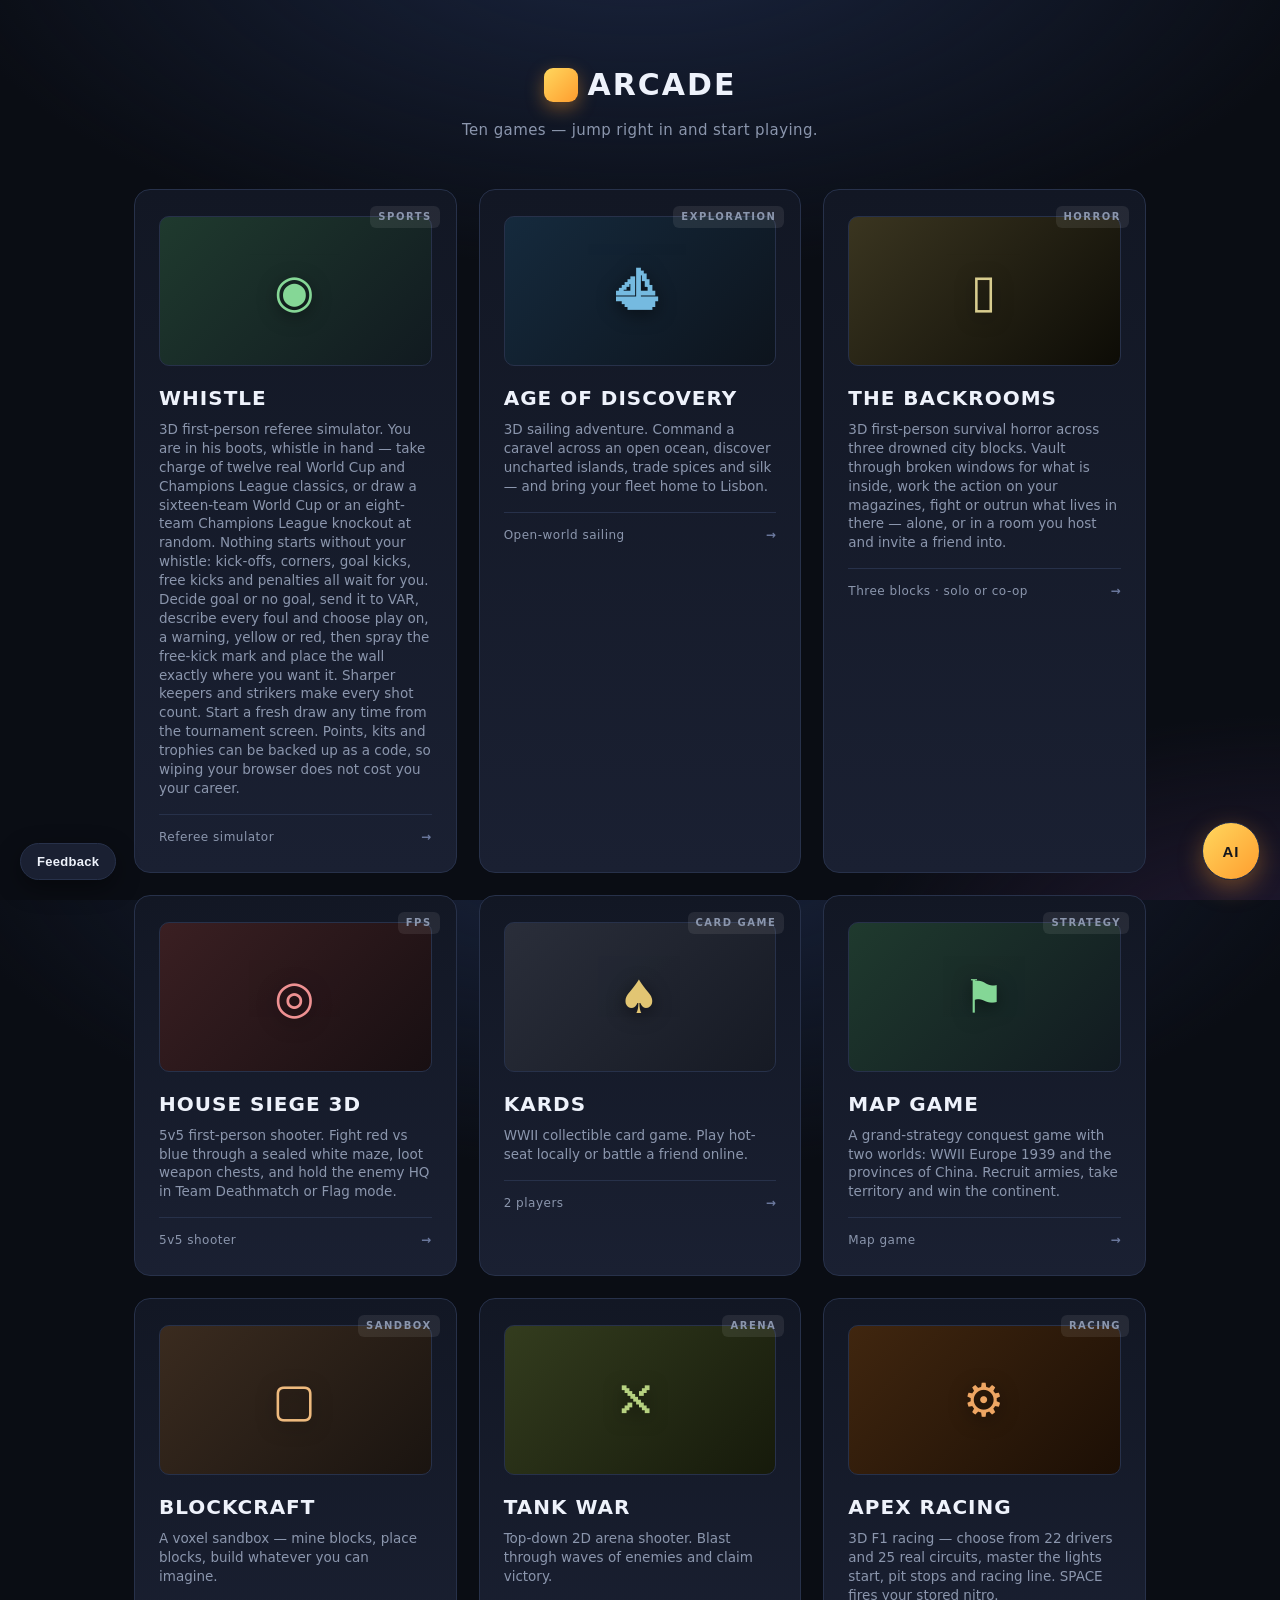
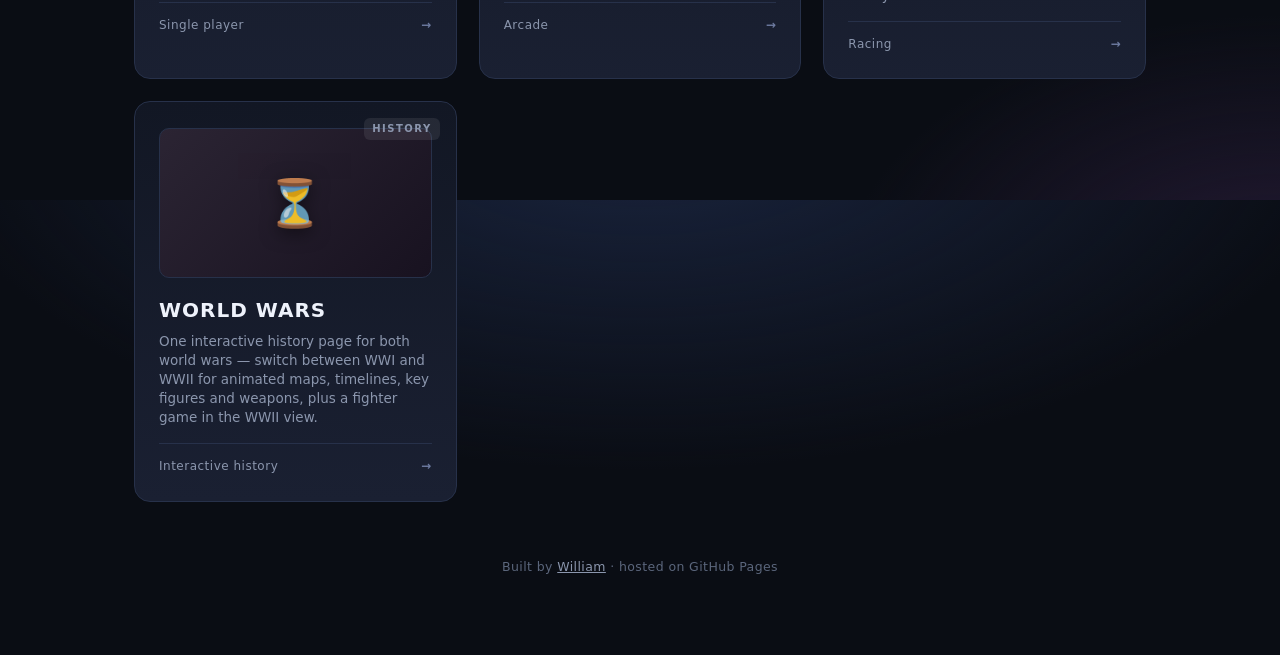
==== commit 66153467: "Hub: update Apex Racing card to 22 drivers" ====
--- a/index.html
+++ b/index.html
@@ -324,7 +324,7 @@
       <div class="thumb c9"><span class="glyph">&#9881;</span></div>
       <span class="tag">RACING</span>
       <h2>APEX RACING</h2>
-      <p>3D F1 racing — choose from 20 drivers and 25 real circuits, master the lights start, pit stops and racing line. SPACE fires your stored nitro.</p>
+      <p>3D F1 racing — choose from 22 drivers and 25 real circuits, master the lights start, pit stops and racing line. SPACE fires your stored nitro.</p>
       <div class="meta">Racing <span class="arrow">&#8594;</span></div>
     </a>
 
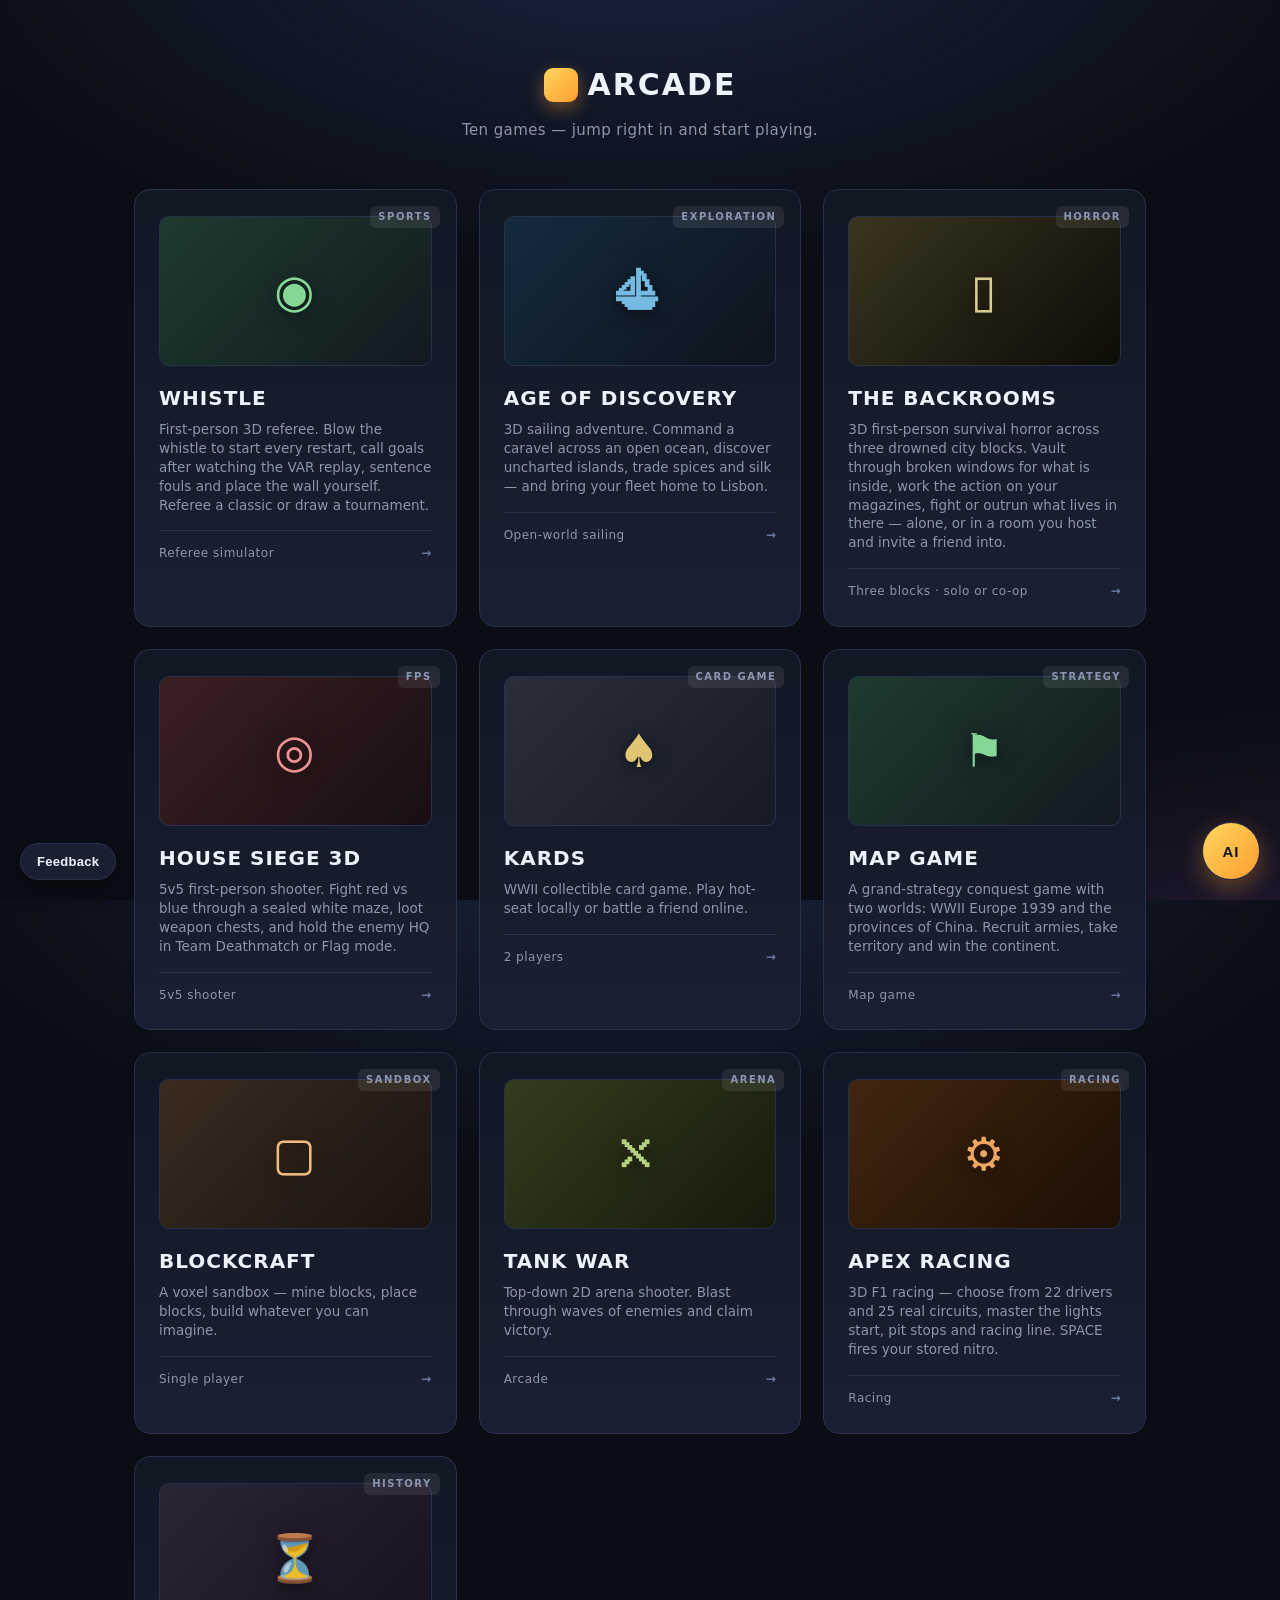
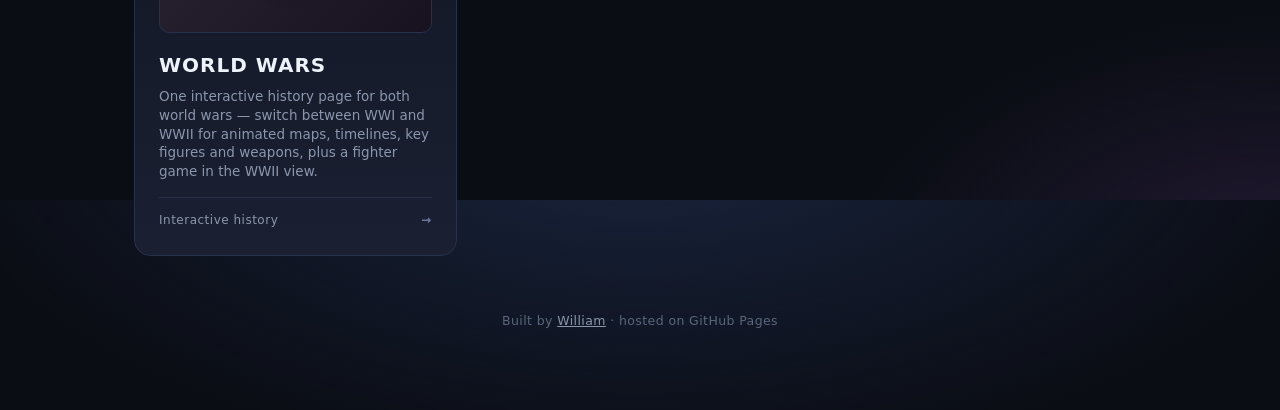
==== commit 51dcf0ca: "Referee: VAR now shows the replay before you make the call - the last four seconds of every live mat" ====
--- a/index.html
+++ b/index.html
@@ -259,7 +259,7 @@
       <div class="thumb c2"><span class="glyph">&#9673;</span></div>
       <span class="tag">SPORTS</span>
       <h2>WHISTLE</h2>
-      <p>3D first-person referee simulator. You are in his boots, whistle in hand — take charge of twelve real World Cup and Champions League classics, or draw a sixteen-team World Cup or an eight-team Champions League knockout at random. Nothing starts without your whistle: kick-offs, corners, goal kicks, free kicks and penalties all wait for you. Decide goal or no goal, send it to VAR, describe every foul and choose play on, a warning, yellow or red, then spray the free-kick mark and place the wall exactly where you want it. Sharper keepers and strikers make every shot count. Start a fresh draw any time from the tournament screen. Points, kits and trophies can be backed up as a code, so wiping your browser does not cost you your career.</p>
+      <p>First-person 3D referee. Blow the whistle to start every restart, call goals after watching the VAR replay, sentence fouls and place the wall yourself. Referee a classic or draw a tournament.</p>
       <div class="meta">Referee simulator <span class="arrow">&#8594;</span></div>
     </a>
 
@@ -488,7 +488,7 @@
     { keys: ["wwi", "ww1", "world war i", "great war", "armistice", "trench"], answer: "World Wars is an interactive history page with a WWI view covering 1914–1918: a timeline, an animated map of the Central Powers and Entente, key figures and weapons of the Great War. Use the WWII/WWI switch at the top; the fighter game is only in the WWII view." },
     { keys: ["age of discovery", "sailing", "sail", "exploration"], answer: "Age of Discovery is a 3D sailing and exploration game: captain a ship, discover new lands and trade along the way." },
     { keys: ["house siege", "white maze", "5v5", "shooter", "fps"], answer: "House Siege 3D is a fast 5v5 first-person shooter. Move with WASD, aim with the mouse, fire with the left button and use the keyboard to switch or reload weapons." },
-    { keys: ["whistle", "referee", "football", "soccer"], answer: "WHISTLE is a 3D first-person referee simulator. Pick a classic or draw a tournament at random; nothing starts without your whistle. Decide goals with VAR, describe fouls and choose the sanction, place the free-kick wall yourself, and start a fresh draw any time from the tournament screen." },
+    { keys: ["whistle", "referee", "football", "soccer"], answer: "WHISTLE is a first-person referee game. Every restart waits for your whistle. Watch the VAR replay from three angles before calling a goal, sentence fouls, place the free-kick wall and draw a tournament." },
     { keys: ["how many games", "list of games", "which games", "all games"], answer: "There are ten games: WHISTLE, Age of Discovery, The Backrooms, House Siege 3D, KARDS, Map Game, Blockcraft, Tank War, Apex Racing and World Wars (one page covering both world wars). Each card on this page opens one." },
     { keys: ["who made", "who built", "creator", "william"], answer: "This arcade is William's collection of browser games — all free, all playable in the browser with no install." }
   ];
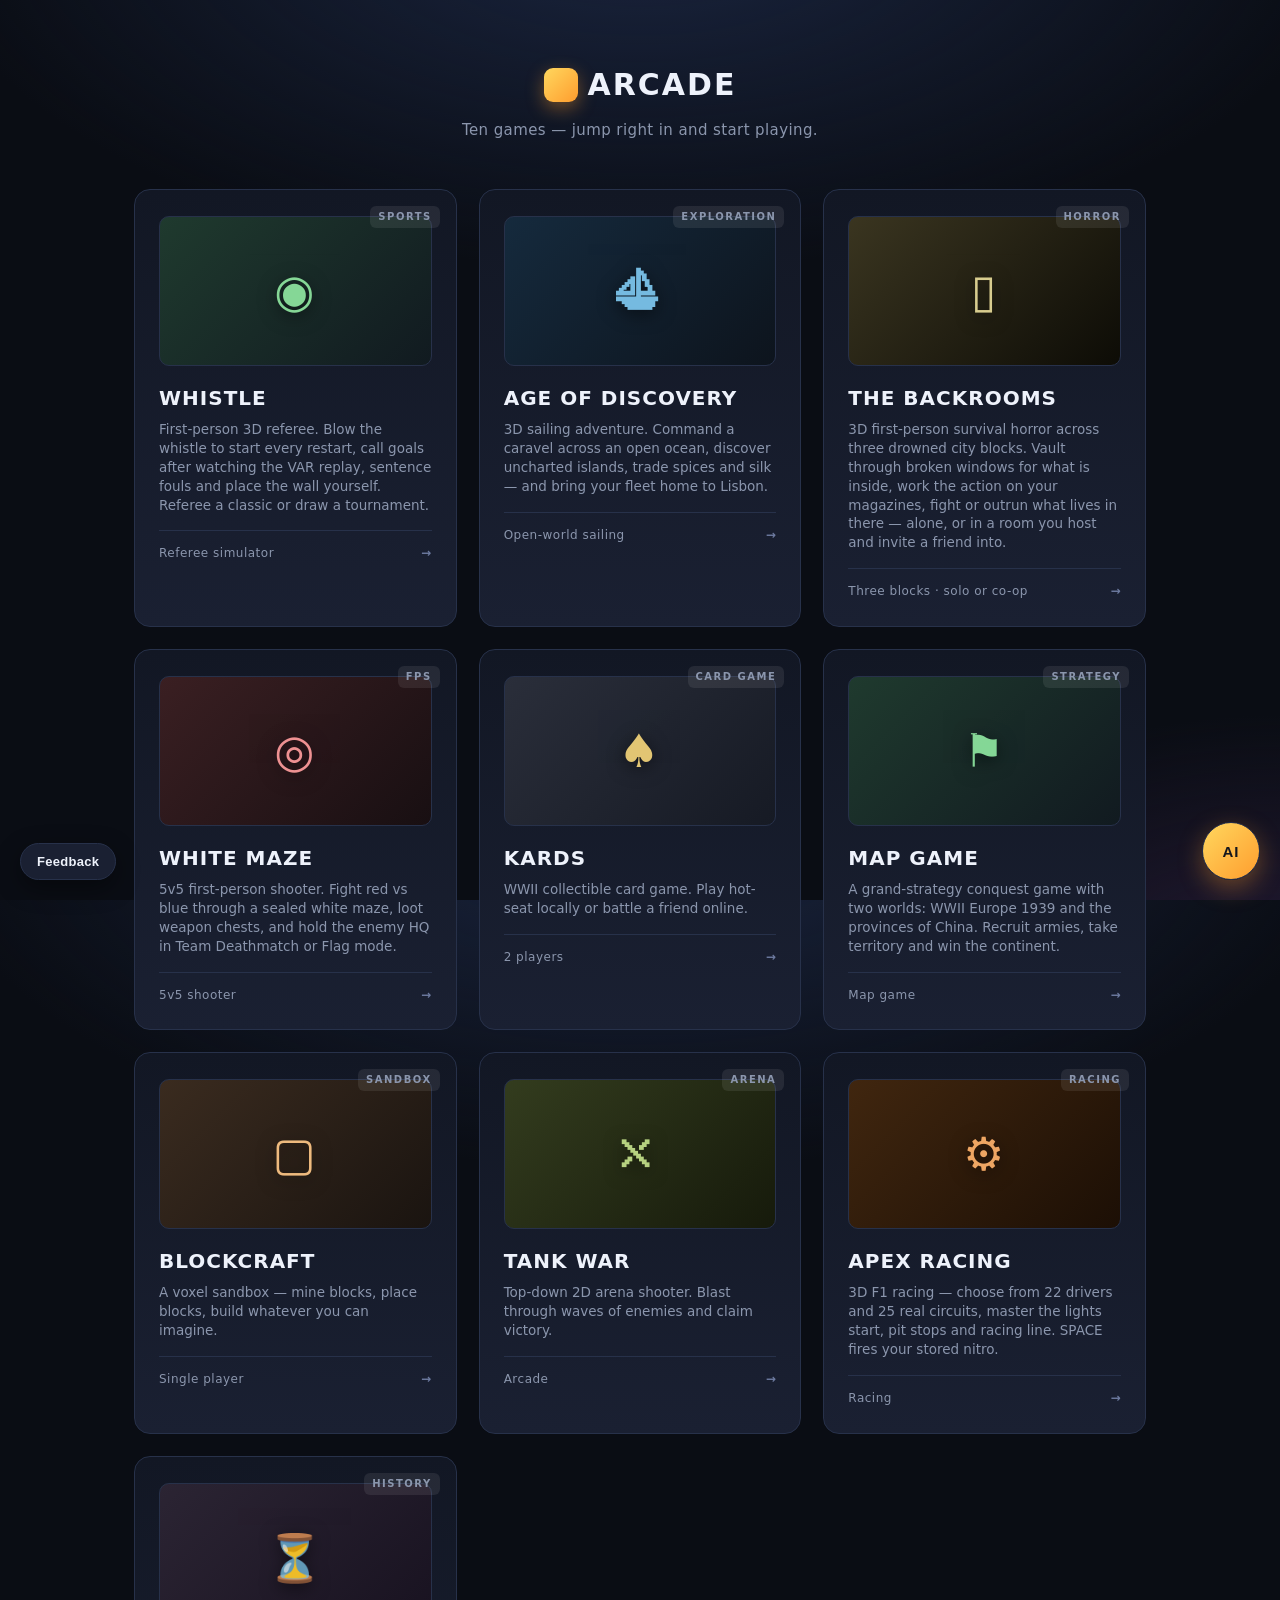
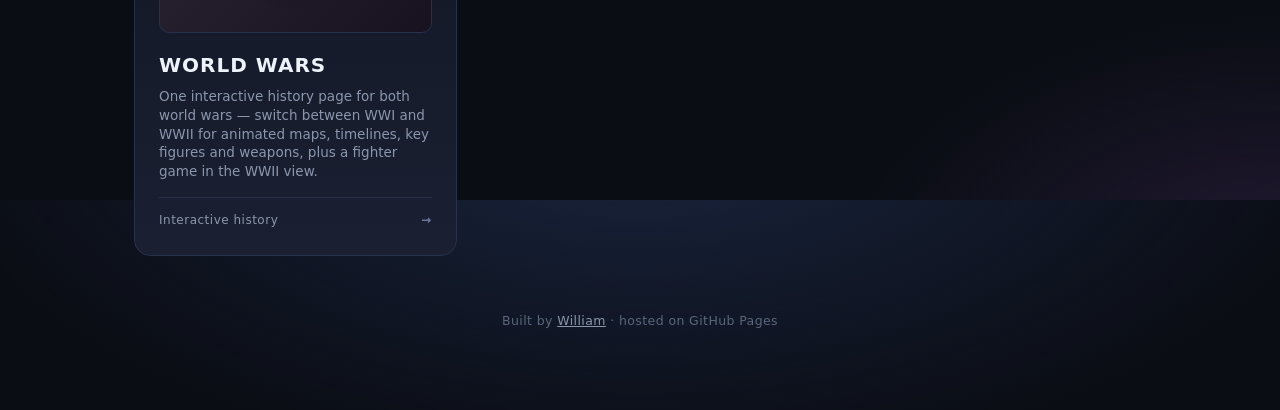
==== commit 476c96a9: "Hub: rename House Siege 3D card to White Maze" ====
--- a/index.html
+++ b/index.html
@@ -282,7 +282,7 @@
     <a class="card" href="house-siege-3d/">
       <div class="thumb c5"><span class="glyph">&#9678;</span></div>
       <span class="tag">FPS</span>
-      <h2>HOUSE SIEGE 3D</h2>
+      <h2>WHITE MAZE</h2>
       <p>5v5 first-person shooter. Fight red vs blue through a sealed white maze, loot weapon chests, and hold the enemy HQ in Team Deathmatch or Flag mode.</p>
       <div class="meta">5v5 shooter <span class="arrow">&#8594;</span></div>
     </a>
@@ -469,7 +469,7 @@
   LOCAL.total = LOCAL.files[0].bytes + LOCAL.files[1].bytes;
   var SYSTEM = "You are a friendly, concise assistant embedded on the Arcade page of William's games website. " +
     "The site hosts ten free browser games: WHISTLE (3D referee simulator), Age of Discovery (3D sailing and " +
-    "exploration), The Backrooms (first-person survival horror), House Siege 3D (5v5 FPS), KARDS (WWII card " +
+    "exploration), The Backrooms (first-person survival horror), White Maze (5v5 FPS), KARDS (WWII card " +
     "battles), Map Game (grand-strategy conquest), Blockcraft (voxel sandbox), Tank War (multiplayer tank arena), " +
     "Apex Racing (3D racing) and World Wars (one page that switches between WWI and WWII, with an animated " +
     "map, timeline, key figures and weapons, plus a fighter game in the WWII view). You may answer questions about " +
@@ -487,9 +487,9 @@
     { keys: ["wwii", "ww2", "world war", "hitler", "stalingrad"], answer: "World Wars is an interactive history page with a WWII view: a timeline, an animated map of territorial control, key figures, weapons and a Plane Wars-style fighter game. Use the WWII/WWI switch at the top and open its card on the hub to explore it." },
     { keys: ["wwi", "ww1", "world war i", "great war", "armistice", "trench"], answer: "World Wars is an interactive history page with a WWI view covering 1914–1918: a timeline, an animated map of the Central Powers and Entente, key figures and weapons of the Great War. Use the WWII/WWI switch at the top; the fighter game is only in the WWII view." },
     { keys: ["age of discovery", "sailing", "sail", "exploration"], answer: "Age of Discovery is a 3D sailing and exploration game: captain a ship, discover new lands and trade along the way." },
-    { keys: ["house siege", "white maze", "5v5", "shooter", "fps"], answer: "House Siege 3D is a fast 5v5 first-person shooter. Move with WASD, aim with the mouse, fire with the left button and use the keyboard to switch or reload weapons." },
+    { keys: ["house siege", "white maze", "5v5", "shooter", "fps"], answer: "White Maze is a fast 5v5 first-person shooter. Move with WASD, aim with the mouse, fire with the left button and use the keyboard to switch or reload weapons." },
     { keys: ["whistle", "referee", "football", "soccer"], answer: "WHISTLE is a first-person referee game. Every restart waits for your whistle. Watch the VAR replay from three angles before calling a goal, sentence fouls, place the free-kick wall and draw a tournament." },
-    { keys: ["how many games", "list of games", "which games", "all games"], answer: "There are ten games: WHISTLE, Age of Discovery, The Backrooms, House Siege 3D, KARDS, Map Game, Blockcraft, Tank War, Apex Racing and World Wars (one page covering both world wars). Each card on this page opens one." },
+    { keys: ["how many games", "list of games", "which games", "all games"], answer: "There are ten games: WHISTLE, Age of Discovery, The Backrooms, White Maze, KARDS, Map Game, Blockcraft, Tank War, Apex Racing and World Wars (one page covering both world wars). Each card on this page opens one." },
     { keys: ["who made", "who built", "creator", "william"], answer: "This arcade is William's collection of browser games — all free, all playable in the browser with no install." }
   ];
 
